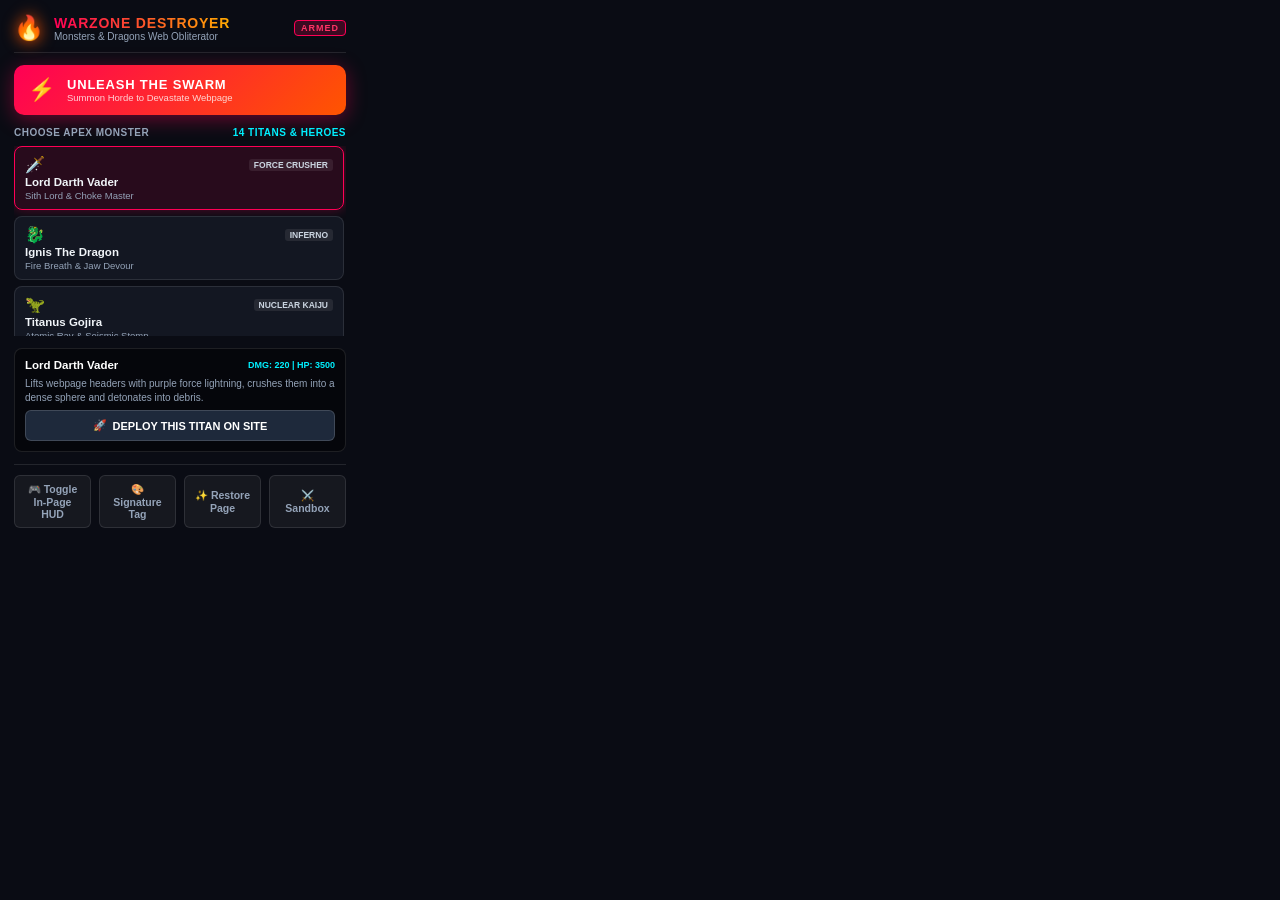
==== popup/popup.html @ 2e50ad57 "feat: add destroy-with-dragons extension with monster AI, themes, and physics engine" ====
<!DOCTYPE html>
<html lang="en">
<head>
  <meta charset="UTF-8" />
  <meta name="viewport" content="width=device-width, initial-scale=1.0" />
  <title>Warzone Web Destroyer</title>
  <link rel="stylesheet" href="popup.css" />
</head>
<body>
  <div class="popup-container">
    <!-- Header -->
    <header class="header">
      <div class="brand">
        <span class="brand-icon">🔥</span>
        <div>
          <h1 class="brand-title">WARZONE DESTROYER</h1>
          <p class="brand-sub">Monsters & Dragons Web Obliterator</p>
        </div>
      </div>
      <span class="live-pill">ARMED</span>
    </header>

    <!-- Apocalypse Unleash Swarm Button -->
    <section class="action-section">
      <button id="btn-unleash-swarm" class="btn-apocalypse">
        <span class="apoc-icon">⚡</span>
        <div class="apoc-text">
          <span class="apoc-title">UNLEASH THE SWARM</span>
          <span class="apoc-sub">Summon Horde to Devastate Webpage</span>
        </div>
      </button>
    </section>

    <!-- Monster Selection Grid -->
    <section class="roster-section">
      <div class="section-heading">
        <span>CHOOSE APEX MONSTER</span>
        <span class="monster-count-badge">14 TITANS & HEROES</span>
      </div>

      <div class="monster-cards">
        <!-- Darth Vader -->
        <div class="monster-card active" data-type="vader" data-color="#ff0033">
          <div class="card-top">
            <span class="card-icon">🗡️</span>
            <span class="card-badge">FORCE CRUSHER</span>
          </div>
          <div class="card-name">Lord Darth Vader</div>
          <div class="card-sub">Sith Lord & Choke Master</div>
        </div>

        <!-- Fire Dragon -->
        <div class="monster-card" data-type="dragon" data-color="#ff6600">
          <div class="card-top">
            <span class="card-icon">🐉</span>
            <span class="card-badge">INFERNO</span>
          </div>
          <div class="card-name">Ignis The Dragon</div>
          <div class="card-sub">Fire Breath & Jaw Devour</div>
        </div>

        <!-- Godzilla -->
        <div class="monster-card" data-type="godzilla" data-color="#00f0ff">
          <div class="card-top">
            <span class="card-icon">🦖</span>
            <span class="card-badge">NUCLEAR KAIJU</span>
          </div>
          <div class="card-name">Titanus Gojira</div>
          <div class="card-sub">Atomic Ray & Seismic Stomp</div>
        </div>

        <!-- Cyber Mecha -->
        <div class="monster-card" data-type="mecha" data-color="#39ff14">
          <div class="card-top">
            <span class="card-icon">🤖</span>
            <span class="card-badge">CYBER MECHA</span>
          </div>
          <div class="card-name">Apex Mecha-01</div>
          <div class="card-sub">Micro-Missiles & Plasma Blade</div>
        </div>

        <!-- Cthulhu -->
        <div class="monster-card" data-type="cthulhu" data-color="#bf00ff">
          <div class="card-top">
            <span class="card-icon">🐙</span>
            <span class="card-badge">ELDRITCH LORD</span>
          </div>
          <div class="card-name">Cthulhu Void Lord</div>
          <div class="card-sub">Abyssal Tentacles & Black Hole</div>
        </div>

        <!-- Titanus Kong -->
        <div class="monster-card" data-type="kong" data-color="#eab308">
          <div class="card-top">
            <span class="card-icon">🦍</span>
            <span class="card-badge">PRIMAL SMASH</span>
          </div>
          <div class="card-name">Titanus Kong</div>
          <div class="card-sub">Two-Handed Slam & Boulder Pitch</div>
        </div>

        <!-- Cerberus -->
        <div class="monster-card" data-type="cerberus" data-color="#f43f5e">
          <div class="card-top">
            <span class="card-icon">🐺</span>
            <span class="card-badge">HELLFIRE</span>
          </div>
          <div class="card-name">Cerberus Hound</div>
          <div class="card-sub">Triple Jaw Frenzy & Hellfire</div>
        </div>

        <!-- Thor -->
        <div class="monster-card" data-type="thor" data-color="#38bdf8">
          <div class="card-top">
            <span class="card-icon">⚡</span>
            <span class="card-badge">THUNDER GOD</span>
          </div>
          <div class="card-name">Thor Odinson</div>
          <div class="card-sub">Mjolnir Toss & Lightning Storm</div>
        </div>

        <!-- Iron Man -->
        <div class="monster-card" data-type="ironman" data-color="#e63946">
          <div class="card-top">
            <span class="card-icon">🦾</span>
            <span class="card-badge">AVENGER</span>
          </div>
          <div class="card-name">Iron Man</div>
          <div class="card-sub">Chest Unibeam & Smart Missiles</div>
        </div>

        <!-- Spider-Man -->
        <div class="monster-card" data-type="spiderman" data-color="#ef4444">
          <div class="card-top">
            <span class="card-icon">🕷️</span>
            <span class="card-badge">WEB SLINGER</span>
          </div>
          <div class="card-name">Spider-Man</div>
          <div class="card-sub">Web Slingshot & Spider-Sense</div>
        </div>

        <!-- Batman -->
        <div class="monster-card" data-type="batman" data-color="#64748b">
          <div class="card-top">
            <span class="card-icon">🦇</span>
            <span class="card-badge">DARK KNIGHT</span>
          </div>
          <div class="card-name">Batman</div>
          <div class="card-sub">Batarang Volley & Bat-Grapple</div>
        </div>

        <!-- Captain America -->
        <div class="monster-card" data-type="captainamerica" data-color="#0284c7">
          <div class="card-top">
            <span class="card-icon">🛡️</span>
            <span class="card-badge">FIRST AVENGER</span>
          </div>
          <div class="card-name">Captain America</div>
          <div class="card-sub">Vibranium Shield Ricochet & Bash</div>
        </div>

        <!-- Hawkeye -->
        <div class="monster-card" data-type="hawkeye" data-color="#9333ea">
          <div class="card-top">
            <span class="card-icon">🏹</span>
            <span class="card-badge">MASTER ARCHER</span>
          </div>
          <div class="card-name">Hawkeye</div>
          <div class="card-sub">Trick Arrow Volley & Pym Collapser</div>
        </div>

        <!-- Black Widow -->
        <div class="monster-card" data-type="blackwidow" data-color="#ef4444">
          <div class="card-top">
            <span class="card-icon">🎯</span>
            <span class="card-badge">DEADLY ASSASSIN</span>
          </div>
          <div class="card-name">Black Widow</div>
          <div class="card-sub">Dual Tactical Glock & Widow's Bite</div>
        </div>
      </div>
    </section>

    <!-- Selected Monster Details & Spawn -->
    <section class="selected-details">
      <div class="detail-header">
        <span id="detail-name" class="detail-title">Lord Darth Vader</span>
        <span id="detail-dmg" class="detail-stat">DMG: 220 | HP: 3500</span>
      </div>
      <p id="detail-desc" class="detail-desc">
        Lifts webpage headers with purple force lightning, crushes them into a dense sphere and detonates into debris.
      </p>
      <button id="btn-spawn-selected" class="btn-spawn">
        <span>🚀</span> DEPLOY THIS TITAN ON SITE
      </button>
    </section>

    <!-- Controls & Global Actions -->
    <footer class="footer-actions">
      <button id="btn-toggle-hud" class="btn-tool hud">
        🎮 Toggle In-Page HUD
      </button>
      <button id="btn-spray-signature" class="btn-tool spray">
        🎨 Signature Tag
      </button>
      <button id="btn-restore-page" class="btn-tool restore">
        ✨ Restore Page
      </button>
      <button id="btn-open-arena" class="btn-tool arena">
        ⚔️ Sandbox
      </button>
    </footer>
  </div>

  <script src="popup.js"></script>
</body>
</html>
---- popup/popup.css ----
/* Warzone Web Destroyer - Extension Popup Styling */

:root {
  --bg-main: #0a0c14;
  --bg-card: #131722;
  --bg-card-hover: #1c2233;
  --text-primary: #f8fafc;
  --text-secondary: #94a3b8;
  --accent-red: #ff0055;
  --accent-orange: #ff5500;
  --accent-blue: #00f0ff;
  --accent-green: #39ff14;
  --accent-purple: #bf00ff;
  --border-color: rgba(255, 255, 255, 0.1);
}

* {
  box-sizing: border-box;
  margin: 0;
  padding: 0;
}

body {
  width: 360px;
  background-color: var(--bg-main);
  color: var(--text-primary);
  font-family: -apple-system, BlinkMacSystemFont, "Segoe UI", Roboto, sans-serif;
  font-size: 12px;
  overflow-x: hidden;
}

.popup-container {
  padding: 14px;
  display: flex;
  flex-direction: column;
  gap: 12px;
}

/* Header */
.header {
  display: flex;
  align-items: center;
  justify-content: space-between;
  border-bottom: 1px solid var(--border-color);
  padding-bottom: 10px;
}

.brand {
  display: flex;
  align-items: center;
  gap: 10px;
}

.brand-icon {
  font-size: 24px;
  filter: drop-shadow(0 0 8px #ff5500);
}

.brand-title {
  font-size: 14px;
  font-weight: 800;
  letter-spacing: 0.8px;
  background: linear-gradient(90deg, #ff0055, #ffaa00);
  -webkit-background-clip: text;
  -webkit-text-fill-color: transparent;
}

.brand-sub {
  font-size: 10px;
  color: var(--text-secondary);
}

.live-pill {
  font-size: 9px;
  font-weight: 800;
  background: rgba(255, 0, 85, 0.2);
  color: #ff3366;
  border: 1px solid #ff0055;
  padding: 2px 6px;
  border-radius: 4px;
  letter-spacing: 1px;
}

/* Apocalypse Button */
.btn-apocalypse {
  width: 100%;
  background: linear-gradient(135deg, #ff0055 0%, #ff5500 100%);
  border: none;
  border-radius: 10px;
  padding: 12px 14px;
  color: #ffffff;
  display: flex;
  align-items: center;
  gap: 12px;
  cursor: pointer;
  box-shadow: 0 4px 20px rgba(255, 0, 85, 0.4);
  transition: all 0.2s cubic-bezier(0.175, 0.885, 0.32, 1.275);
}

.btn-apocalypse:hover {
  transform: translateY(-2px);
  box-shadow: 0 6px 25px rgba(255, 0, 85, 0.65);
}

.btn-apocalypse:active {
  transform: translateY(1px);
}

.apoc-icon {
  font-size: 22px;
}

.apoc-text {
  display: flex;
  flex-direction: column;
  text-align: left;
}

.apoc-title {
  font-size: 13px;
  font-weight: 900;
  letter-spacing: 0.8px;
}

.apoc-sub {
  font-size: 9.5px;
  color: rgba(255, 255, 255, 0.8);
}

/* Roster Section */
.roster-section {
  display: flex;
  flex-direction: column;
  gap: 8px;
}

.section-heading {
  display: flex;
  justify-content: space-between;
  font-size: 10px;
  font-weight: 700;
  color: var(--text-secondary);
  letter-spacing: 0.5px;
}

.monster-count-badge {
  color: var(--accent-blue);
}

.monster-cards {
  display: flex;
  flex-direction: column;
  gap: 6px;
  max-height: 190px;
  overflow-y: auto;
  padding-right: 2px;
}

.monster-card {
  background: var(--bg-card);
  border: 1px solid var(--border-color);
  border-radius: 8px;
  padding: 8px 10px;
  cursor: pointer;
  transition: all 0.2s ease;
  display: flex;
  flex-direction: column;
  gap: 2px;
}

.monster-card:hover {
  background: var(--bg-card-hover);
  border-color: rgba(255, 255, 255, 0.25);
}

.monster-card.active {
  background: rgba(255, 0, 85, 0.12);
  border-color: var(--accent-red);
  box-shadow: 0 0 12px rgba(255, 0, 85, 0.3);
}

.card-top {
  display: flex;
  align-items: center;
  justify-content: space-between;
}

.card-icon {
  font-size: 16px;
}

.card-badge {
  font-size: 8.5px;
  font-weight: 800;
  padding: 1px 5px;
  border-radius: 3px;
  background: rgba(255, 255, 255, 0.08);
  color: #cbd5e1;
}

.card-name {
  font-size: 11.5px;
  font-weight: 700;
  color: #f1f5f9;
}

.card-sub {
  font-size: 9.5px;
  color: var(--text-secondary);
}

/* Selected Details */
.selected-details {
  background: rgba(0, 0, 0, 0.45);
  border: 1px solid var(--border-color);
  border-radius: 8px;
  padding: 10px;
  display: flex;
  flex-direction: column;
  gap: 6px;
}

.detail-header {
  display: flex;
  justify-content: space-between;
  align-items: center;
}

.detail-title {
  font-weight: 800;
  color: #ffffff;
  font-size: 11.5px;
}

.detail-stat {
  font-size: 9px;
  font-weight: 700;
  color: var(--accent-blue);
}

.detail-desc {
  font-size: 10px;
  color: var(--text-secondary);
  line-height: 1.35;
}

.btn-spawn {
  background: #1e293b;
  border: 1px solid rgba(255, 255, 255, 0.15);
  color: #ffffff;
  font-weight: 800;
  font-size: 11px;
  padding: 8px;
  border-radius: 6px;
  cursor: pointer;
  display: flex;
  align-items: center;
  justify-content: center;
  gap: 6px;
  transition: all 0.2s ease;
}

.btn-spawn:hover {
  background: var(--accent-red);
  border-color: var(--accent-red);
  box-shadow: 0 0 15px rgba(255, 0, 85, 0.5);
}

/* Footer Actions */
.footer-actions {
  display: flex;
  gap: 8px;
  border-top: 1px solid var(--border-color);
  padding-top: 10px;
}

.btn-tool {
  flex: 1;
  background: rgba(255, 255, 255, 0.05);
  border: 1px solid var(--border-color);
  color: var(--text-secondary);
  font-size: 10.5px;
  font-weight: 600;
  padding: 7px 8px;
  border-radius: 6px;
  cursor: pointer;
  transition: all 0.2s ease;
}

.btn-tool:hover {
  background: rgba(255, 255, 255, 0.12);
  color: #ffffff;
}

.btn-tool.restore:hover {
  border-color: #22c55e;
  color: #4ade80;
}

.btn-tool.arena:hover {
  border-color: #38bdf8;
  color: #38bdf8;
}
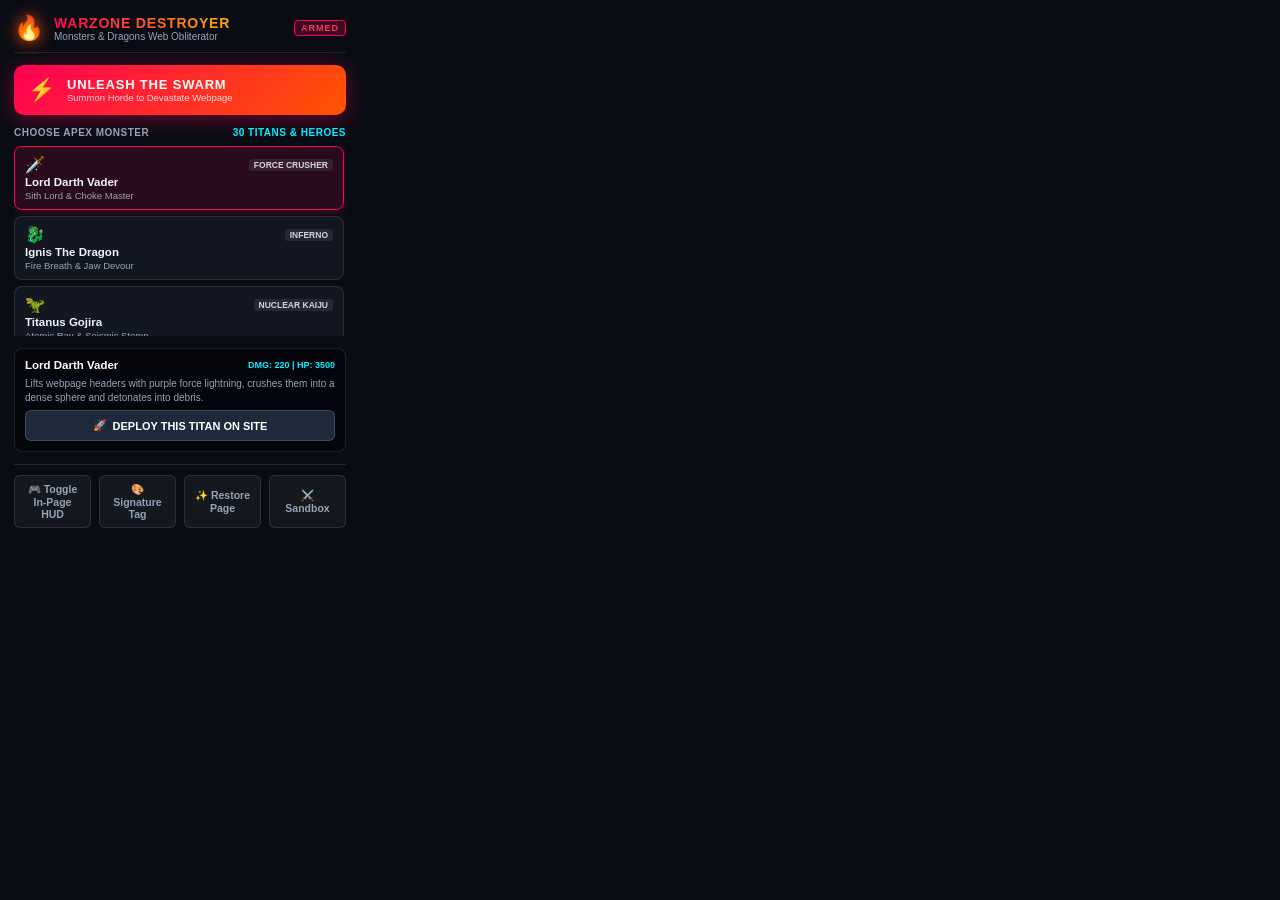
==== commit 06407198: "feat: add Warzone Web Destroyer extension with HUD, DOM destruction engine, and monster themes" ====
--- a/popup/popup.html
+++ b/popup/popup.html
@@ -35,7 +35,7 @@
     <section class="roster-section">
       <div class="section-heading">
         <span>CHOOSE APEX MONSTER</span>
-        <span class="monster-count-badge">14 TITANS & HEROES</span>
+        <span class="monster-count-badge">30 TITANS & HEROES</span>
       </div>
 
       <div class="monster-cards">
@@ -177,6 +177,166 @@
           </div>
           <div class="card-name">Black Widow</div>
           <div class="card-sub">Dual Tactical Glock & Widow's Bite</div>
+        </div>
+
+        <!-- The Flash -->
+        <div class="monster-card" data-type="flash" data-color="#facc15">
+          <div class="card-top">
+            <span class="card-icon">⚡</span>
+            <span class="card-badge">SPEED FORCE</span>
+          </div>
+          <div class="card-name">The Flash</div>
+          <div class="card-sub">Infinite Mass Punch & Lightning Hurl</div>
+        </div>
+
+        <!-- Superman -->
+        <div class="monster-card" data-type="superman" data-color="#ef4444">
+          <div class="card-top">
+            <span class="card-icon">🦸‍♂️</span>
+            <span class="card-badge">MAN OF STEEL</span>
+          </div>
+          <div class="card-name">Superman</div>
+          <div class="card-sub">Heat Vision Beams & Arctic Freeze</div>
+        </div>
+
+        <!-- Shaktiman -->
+        <div class="monster-card" data-type="shaktiman" data-color="#eab308">
+          <div class="card-top">
+            <span class="card-icon">🕉️</span>
+            <span class="card-badge">KUNDALINI</span>
+          </div>
+          <div class="card-name">Shaktiman</div>
+          <div class="card-sub">Chakra Tornado Spin & Divya Drishti</div>
+        </div>
+
+        <!-- Junker Queen Odessa -->
+        <div class="monster-card" data-type="odessa" data-color="#f97316">
+          <div class="card-top">
+            <span class="card-icon">🪓</span>
+            <span class="card-badge">JUNKER QUEEN</span>
+          </div>
+          <div class="card-name">Odessa</div>
+          <div class="card-sub">Carnage Cleave & Gracie Blade</div>
+        </div>
+
+        <!-- Doraemon -->
+        <div class="monster-card" data-type="doremon" data-color="#38bdf8">
+          <div class="card-top">
+            <span class="card-icon">🔔</span>
+            <span class="card-badge">4D POCKET</span>
+          </div>
+          <div class="card-name">Doraemon</div>
+          <div class="card-sub">Anywhere Door Smash & Air Cannon</div>
+        </div>
+
+        <!-- Lionel Messi -->
+        <div class="monster-card" data-type="messi" data-color="#7dd3fc">
+          <div class="card-top">
+            <span class="card-icon">🐐</span>
+            <span class="card-badge">WORLD CHAMPION</span>
+          </div>
+          <div class="card-name">Lionel Messi</div>
+          <div class="card-sub">Ankara Banana Curve & Golden Strike</div>
+        </div>
+
+        <!-- Cristiano Ronaldo -->
+        <div class="monster-card" data-type="ronaldo" data-color="#facc15">
+          <div class="card-top">
+            <span class="card-icon">⚽</span>
+            <span class="card-badge">CR7 EL BICHO</span>
+          </div>
+          <div class="card-name">Cristiano Ronaldo</div>
+          <div class="card-sub">Knuckleball Rocket & SIUUUU Strike</div>
+        </div>
+
+        <!-- Son Goku -->
+        <div class="monster-card" data-type="goku" data-color="#ff7700">
+          <div class="card-top">
+            <span class="card-icon">🔥</span>
+            <span class="card-badge">SUPER SAIYAN</span>
+          </div>
+          <div class="card-name">Son Goku</div>
+          <div class="card-sub">Ki Blast Balls & Kamehameha Wave</div>
+        </div>
+
+        <!-- Krrish -->
+        <div class="monster-card" data-type="krrish" data-color="#06b6d4">
+          <div class="card-top">
+            <span class="card-icon">⚡</span>
+            <span class="card-badge">ASTRAL HERO</span>
+          </div>
+          <div class="card-name">Krrish</div>
+          <div class="card-sub">Meteor Leap Punch & Astral Lotus</div>
+        </div>
+
+        <!-- Ben 10 -->
+        <div class="monster-card" data-type="ben10" data-color="#22c55e">
+          <div class="card-top">
+            <span class="card-icon">🟢</span>
+            <span class="card-badge">OMNITRIX</span>
+          </div>
+          <div class="card-name">Ben 10</div>
+          <div class="card-sub">Alien Switching: Heatblast, 4-Arms, XLR8</div>
+        </div>
+
+        <!-- Ajay Devgn -->
+        <div class="monster-card" data-type="ajaydevgan" data-color="#e65100">
+          <div class="card-top">
+            <span class="card-icon">🦁</span>
+            <span class="card-badge">ZUBAAN KESARI</span>
+          </div>
+          <div class="card-name">Ajay Devgn</div>
+          <div class="card-sub">Vimal Spit, Singham Slap & 2-Car Split</div>
+        </div>
+
+        <!-- Salman Khan -->
+        <div class="monster-card" data-type="salmankhan" data-color="#0284c7">
+          <div class="card-top">
+            <span class="card-icon">🐅</span>
+            <span class="card-badge">BHAIJAAN</span>
+          </div>
+          <div class="card-name">Salman Khan</div>
+          <div class="card-sub">Tiger Strike, Firoza Blast & Dabangg Wave</div>
+        </div>
+
+        <!-- Akshay Kumar -->
+        <div class="monster-card" data-type="akshaykumar" data-color="#f59e0b">
+          <div class="card-top">
+            <span class="card-icon">🥋</span>
+            <span class="card-badge">KHILADI 786</span>
+          </div>
+          <div class="card-name">Akshay Kumar</div>
+          <div class="card-sub">Khiladi Flying Kick & 25-Din Gold Strike</div>
+        </div>
+
+        <!-- Katrina Kaif -->
+        <div class="monster-card" data-type="katrinakaif" data-color="#ec4899">
+          <div class="card-top">
+            <span class="card-icon">💃</span>
+            <span class="card-badge">KAMLI DIVA</span>
+          </div>
+          <div class="card-name">Katrina Kaif</div>
+          <div class="card-sub">Kamli Whirlwind Dance & Zoya Akimbo SMG</div>
+        </div>
+
+        <!-- Aishwarya Rai -->
+        <div class="monster-card" data-type="aishwaryarai" data-color="#a855f7">
+          <div class="card-top">
+            <span class="card-icon">👑</span>
+            <span class="card-badge">MISS WORLD</span>
+          </div>
+          <div class="card-name">Aishwarya Rai</div>
+          <div class="card-sub">Dola Re Wave, Emerald Prism & Gaze</div>
+        </div>
+
+        <!-- Baalveer -->
+        <div class="monster-card" data-type="baalveer" data-color="#06b6d4">
+          <div class="card-top">
+            <span class="card-icon">🪄</span>
+            <span class="card-badge">PARI LOK</span>
+          </div>
+          <div class="card-name">Baalveer</div>
+          <div class="card-sub">Shaurya Magic Wand & 7-Fairy Astral Blast</div>
         </div>
       </div>
     </section>
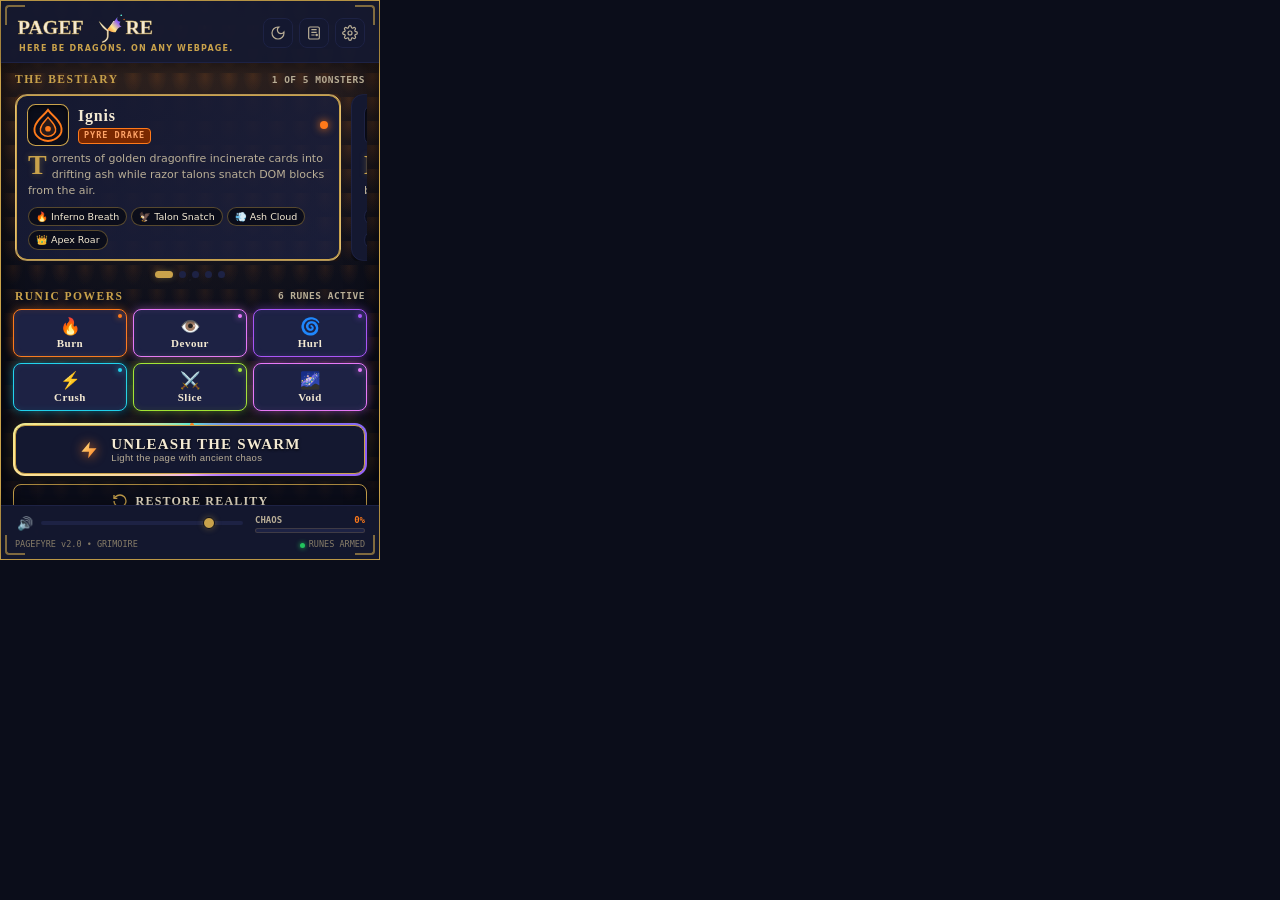
==== commit a0bddc6e: "feat(brand): transition visual identity and UI to PageFyre (The Illuminated Grimoire)" ====
--- a/popup/popup.html
+++ b/popup/popup.html
@@ -3,374 +3,541 @@
 <head>
   <meta charset="UTF-8" />
   <meta name="viewport" content="width=device-width, initial-scale=1.0" />
-  <title>Warzone Web Destroyer</title>
+  <title>PageFyre — Here be dragons. On any webpage.</title>
+  <link rel="stylesheet" href="../themes/tokens.css" />
   <link rel="stylesheet" href="popup.css" />
 </head>
 <body>
-  <div class="popup-container">
-    <!-- Header -->
-    <header class="header">
-      <div class="brand">
-        <span class="brand-icon">🔥</span>
-        <div>
-          <h1 class="brand-title">WARZONE DESTROYER</h1>
-          <p class="brand-sub">Monsters & Dragons Web Obliterator</p>
+  <!-- Atmospheric Grimoire Frame -->
+  <main class="grimoire-viewport" id="grimoire-app" role="main" aria-label="PageFyre Grimoire Interface">
+    
+    <!-- Top Candlelit Vignette & Corner Filigree -->
+    <div class="corner-filigree top-left" aria-hidden="true"></div>
+    <div class="corner-filigree top-right" aria-hidden="true"></div>
+    <div class="corner-filigree bottom-left" aria-hidden="true"></div>
+    <div class="corner-filigree bottom-right" aria-hidden="true"></div>
+
+    <!-- 1. Header: Wordmark, Animated Flame, Settings Rune Button -->
+    <header class="grimoire-header">
+      <div class="brand-lockup">
+        <!-- Animated Flame Emblem & Wordmark -->
+        <div class="brand-logo-wrap" title="PageFyre — The Illuminated Grimoire">
+          <svg class="brand-logo-svg" viewBox="0 0 240 48" width="170" height="34" role="img" aria-label="PageFyre Logo">
+            <defs>
+              <linearGradient id="hdrBrass" x1="0%" y1="0%" x2="0%" y2="100%">
+                <stop offset="0%" stop-color="#FDE68A"/>
+                <stop offset="50%" stop-color="#C9A24B"/>
+                <stop offset="100%" stop-color="#7A5C20"/>
+              </linearGradient>
+              <linearGradient id="hdrAurora" x1="0%" y1="100%" x2="100%" y2="0%">
+                <stop offset="0%" stop-color="#FF7A1A"/>
+                <stop offset="35%" stop-color="#FDE68A"/>
+                <stop offset="70%" stop-color="#8B5CF6"/>
+                <stop offset="100%" stop-color="#5EEAD4"/>
+              </linearGradient>
+            </defs>
+            <!-- PAGEF -->
+            <text x="4" y="32" font-family="var(--font-display)" font-size="28" font-weight="bold" fill="var(--parchment)" stroke="url(#hdrBrass)" stroke-width="0.6">PAGEF</text>
+            <!-- Stylized Y Flame Quill -->
+            <g transform="translate(116, 4)">
+              <path d="M 3,11 C 6,17 9,21 14,24 L 14,32 C 14,35 11,38 7,39 L 7,41 C 12,40 16,37 16,31 L 16,24 Z" fill="var(--parchment)" stroke="url(#hdrBrass)" stroke-width="0.5"/>
+              <path d="M 23,10 C 19,16 16,21 13,24 L 16,24 C 19,20 22,16 26,10 Z" fill="var(--parchment)"/>
+              <path class="animated-quill-flame" d="M 14,22 C 19,16 24,11 29,4 C 27,8 29,11 33,11 C 30,14 32,17 35,18 C 30,19 28,22 26,26 C 22,26 18,25 14,22 Z" fill="url(#hdrAurora)"/>
+              <circle class="spark-one" cx="34" cy="2" r="1.2" fill="#5EEAD4"/>
+              <circle class="spark-two" cx="38" cy="8" r="0.9" fill="#FF7A1A"/>
+            </g>
+            <!-- RE -->
+            <text x="156" y="32" font-family="var(--font-display)" font-size="28" font-weight="bold" fill="var(--parchment)" stroke="url(#hdrBrass)" stroke-width="0.6">RE</text>
+          </svg>
+          <span class="brand-tagline">Here be dragons. On any webpage.</span>
         </div>
       </div>
-      <span class="live-pill">ARMED</span>
+
+      <!-- Header Controls: Theme Switcher, Settings Rune, Tablet Rune -->
+      <nav class="header-runes" aria-label="Quick Settings">
+        <button id="btn-theme-toggle" class="rune-icon-btn" title="Toggle Parchment / Midnight Ink theme" aria-label="Toggle Parchment or Midnight theme">
+          <svg class="rune-svg" viewBox="0 0 24 24" width="16" height="16" fill="none" stroke="currentColor" stroke-width="1.8">
+            <path d="M12 3a9 9 0 1 0 9 9c0-.46-.04-.92-.1-1.36a5.389 5.389 0 0 1-4.4 2.26 5.403 5.403 0 0 1-3.14-9.8c-.44-.06-.9-.1-1.36-.1z"/>
+          </svg>
+        </button>
+        <button id="btn-open-tablet" class="rune-icon-btn" title="Summon In-Page Spell Tablet HUD" aria-label="Summon Spell Tablet">
+          <svg class="rune-svg" viewBox="0 0 24 24" width="16" height="16" fill="none" stroke="currentColor" stroke-width="1.8">
+            <rect x="4" y="3" width="16" height="18" rx="2"/>
+            <path d="M8 7h8M8 11h8M8 15h5"/>
+            <circle cx="16" cy="15" r="1" fill="currentColor"/>
+          </svg>
+        </button>
+        <button id="btn-settings-toggle" class="rune-icon-btn" title="Grimoire Settings & Dev Controls" aria-label="Settings">
+          <svg class="rune-svg" viewBox="0 0 24 24" width="16" height="16" fill="none" stroke="currentColor" stroke-width="1.8">
+            <circle cx="12" cy="12" r="3"/>
+            <path d="M19.4 15a1.65 1.65 0 0 0 .33 1.82l.06.06a2 2 0 0 1 0 2.83 2 2 0 0 1-2.83 0l-.06-.06a1.65 1.65 0 0 0-1.82-.33 1.65 1.65 0 0 0-1 1.51V21a2 2 0 0 1-2 2 2 2 0 0 1-2-2v-.09A1.65 1.65 0 0 0 9 19.4a1.65 1.65 0 0 0-1.82.33l-.06.06a2 2 0 0 1-2.83 0 2 2 0 0 1 0-2.83l.06-.06a1.65 1.65 0 0 0 .33-1.82 1.65 1.65 0 0 0-1.51-1H3a2 2 0 0 1-2-2 2 2 0 0 1 2-2h.09A1.65 1.65 0 0 0 4.6 9a1.65 1.65 0 0 0-.33-1.82l-.06-.06a2 2 0 0 1 0-2.83 2 2 0 0 1 2.83 0l.06.06a1.65 1.65 0 0 0 1.82.33H9a1.65 1.65 0 0 0 1-1.51V3a2 2 0 0 1 2-2 2 2 0 0 1 2 2v.09a1.65 1.65 0 0 0 1 1.51 1.65 1.65 0 0 0 1.82-.33l.06-.06a2 2 0 0 1 2.83 0 2 2 0 0 1 0 2.83l-.06.06a1.65 1.65 0 0 0-.33 1.82V9a1.65 1.65 0 0 0 1.51 1H21a2 2 0 0 1 2 2 2 2 0 0 1-2 2h-.09a1.65 1.65 0 0 0-1.51 1z"/>
+          </svg>
+        </button>
+      </nav>
     </header>
 
-    <!-- Apocalypse Unleash Swarm Button -->
-    <section class="action-section">
-      <button id="btn-unleash-swarm" class="btn-apocalypse">
-        <span class="apoc-icon">⚡</span>
-        <div class="apoc-text">
-          <span class="apoc-title">UNLEASH THE SWARM</span>
-          <span class="apoc-sub">Summon Horde to Devastate Webpage</span>
-        </div>
-      </button>
-    </section>
-
-    <!-- Monster Selection Grid -->
-    <section class="roster-section">
-      <div class="section-heading">
-        <span>CHOOSE APEX MONSTER</span>
-        <span class="monster-count-badge">30 TITANS & HEROES</span>
+    <!-- Grimoire Content Scroll Area -->
+    <div class="grimoire-scroll-body">
+      
+      <!-- 2. "Bestiary" Carousel: 5 Monster Cards (Brand-Safe Canonical) -->
+      <section class="bestiary-section" aria-label="The Bestiary">
+        <div class="section-label-row">
+          <span class="grimoire-label">THE BESTIARY</span>
+          <span class="carousel-counter" id="carousel-indicator">1 OF 5 MONSTERS</span>
+        </div>
+
+        <div class="carousel-container" id="bestiary-carousel" tabindex="0" aria-label="Monster Carousel, use arrow keys to navigate">
+          
+          <!-- Monster 1: Ignis (Dragonfyre) -->
+          <article class="bestiary-card active" data-type="dragon" data-power="dragonfyre" tabindex="0" role="button" aria-pressed="true" aria-label="Ignis the Pyre Drake">
+            <div class="card-torn-edge"></div>
+            <header class="card-header">
+              <div class="sigil-wrap sigil-dragon">
+                <!-- Procedural SVG Sigil: Dragon Flame Crest -->
+                <svg viewBox="0 0 40 40" width="36" height="36" aria-hidden="true">
+                  <path d="M20 4 C24 10 32 14 34 22 C36 29 30 36 20 37 C10 36 4 29 6 22 C8 14 16 10 20 4 Z" fill="none" stroke="var(--dragonfyre)" stroke-width="2"/>
+                  <path d="M20 12 C23 16 27 18 28 24 C29 28 25 32 20 32 C15 32 11 28 12 24 C13 18 17 16 20 12 Z" fill="var(--dragonfyre-soft)" stroke="var(--dragonfyre)" stroke-width="1.5"/>
+                  <circle cx="20" cy="24" r="3" fill="var(--dragonfyre)"/>
+                </svg>
+              </div>
+              <div class="card-titles">
+                <h2 class="monster-name">Ignis</h2>
+                <span class="monster-class badge-dragonfyre">PYRE DRAKE</span>
+              </div>
+              <div class="power-glow-pip pip-dragonfyre" title="Dragonfyre Ember Orange"></div>
+            </header>
+            <p class="monster-desc">
+              Torrents of golden dragonfire incinerate cards into drifting ash while razor talons snatch DOM blocks from the air.
+            </p>
+            <div class="power-chips-row">
+              <span class="power-chip">🔥 Inferno Breath</span>
+              <span class="power-chip">🦅 Talon Snatch</span>
+              <span class="power-chip">💨 Ash Cloud</span>
+              <span class="power-chip">👑 Apex Roar</span>
+            </div>
+          </article>
+
+          <!-- Monster 2: Lord Umbra (Umbra Force) -->
+          <article class="bestiary-card" data-type="umbra" data-power="umbra-force" tabindex="0" role="button" aria-pressed="false" aria-label="Lord Umbra Shadow Sovereign">
+            <div class="card-torn-edge"></div>
+            <header class="card-header">
+              <div class="sigil-wrap sigil-umbra">
+                <!-- Procedural SVG Sigil: Arcane Eclipse Rune -->
+                <svg viewBox="0 0 40 40" width="36" height="36" aria-hidden="true">
+                  <circle cx="20" cy="20" r="15" fill="none" stroke="var(--umbra-force)" stroke-width="2" stroke-dasharray="4 2"/>
+                  <circle cx="20" cy="20" r="9" fill="var(--umbra-force-soft)" stroke="var(--umbra-force)" stroke-width="1.8"/>
+                  <path d="M20 5 L20 11 M20 29 L20 35 M5 20 L11 20 M29 20 L35 20" stroke="var(--umbra-force)" stroke-width="1.5"/>
+                  <circle cx="20" cy="20" r="2.5" fill="var(--umbra-force)"/>
+                </svg>
+              </div>
+              <div class="card-titles">
+                <h2 class="monster-name">Lord Umbra</h2>
+                <span class="monster-class badge-umbra">SHADOW SOVEREIGN</span>
+              </div>
+              <div class="power-glow-pip pip-umbra" title="Umbra Force Arcane Violet"></div>
+            </header>
+            <p class="monster-desc">
+              Lifts webpage headers with arcane shadow coils, compressing headings into dense singularities before detonation.
+            </p>
+            <div class="power-chips-row">
+              <span class="power-chip">🔮 Singularity</span>
+              <span class="power-chip">⚡ Abyssal Spark</span>
+              <span class="power-chip">🌌 Gravity Warp</span>
+              <span class="power-chip">🌑 Shadow Rip</span>
+            </div>
+          </article>
+
+          <!-- Monster 3: Tectonus (Atomic) -->
+          <article class="bestiary-card" data-type="tectonus" data-power="atomic" tabindex="0" role="button" aria-pressed="false" aria-label="Tectonus Primal Behemoth">
+            <div class="card-torn-edge"></div>
+            <header class="card-header">
+              <div class="sigil-wrap sigil-atomic">
+                <!-- Procedural SVG Sigil: Atomic Seismic Radiance -->
+                <svg viewBox="0 0 40 40" width="36" height="36" aria-hidden="true">
+                  <polygon points="20,4 34,14 34,30 20,38 6,30 6,14" fill="none" stroke="var(--atomic)" stroke-width="2"/>
+                  <circle cx="20" cy="21" r="6" fill="var(--atomic-soft)" stroke="var(--atomic)" stroke-width="1.6"/>
+                  <line x1="20" y1="9" x2="20" y2="15" stroke="var(--atomic)" stroke-width="2"/>
+                  <line x1="20" y1="27" x2="20" y2="33" stroke="var(--atomic)" stroke-width="2"/>
+                  <circle cx="20" cy="21" r="2" fill="var(--atomic)"/>
+                </svg>
+              </div>
+              <div class="card-titles">
+                <h2 class="monster-name">Tectonus</h2>
+                <span class="monster-class badge-atomic">PRIMAL BEHEMOTH</span>
+              </div>
+              <div class="power-glow-pip pip-atomic" title="Atomic Plasma Cyan"></div>
+            </header>
+            <p class="monster-desc">
+              Channels subterranean plasma beams and shatters structural grids with seismic stomps that dislodge full sections.
+            </p>
+            <div class="power-chips-row">
+              <span class="power-chip">💎 Plasma Beam</span>
+              <span class="power-chip">💥 Seismic Stomp</span>
+              <span class="power-chip">🌊 Shockwave</span>
+              <span class="power-chip">⚡ Tectonic Rift</span>
+            </div>
+          </article>
+
+          <!-- Monster 4: Mecha Vanguard (Mecha) -->
+          <article class="bestiary-card" data-type="mecha" data-power="mecha" tabindex="0" role="button" aria-pressed="false" aria-label="Mecha Vanguard Runic Automaton">
+            <div class="card-torn-edge"></div>
+            <header class="card-header">
+              <div class="sigil-wrap sigil-mecha">
+                <!-- Procedural SVG Sigil: Runic Reticle -->
+                <svg viewBox="0 0 40 40" width="36" height="36" aria-hidden="true">
+                  <rect x="7" y="7" width="26" height="26" rx="6" fill="none" stroke="var(--mecha)" stroke-width="2"/>
+                  <circle cx="20" cy="20" r="7" fill="var(--mecha-soft)" stroke="var(--mecha)" stroke-width="1.5"/>
+                  <line x1="20" y1="4" x2="20" y2="10" stroke="var(--mecha)" stroke-width="2"/>
+                  <line x1="20" y1="30" x2="20" y2="36" stroke="var(--mecha)" stroke-width="2"/>
+                  <line x1="4" y1="20" x2="10" y2="20" stroke="var(--mecha)" stroke-width="2"/>
+                  <line x1="30" y1="20" x2="36" y2="20" stroke="var(--mecha)" stroke-width="2"/>
+                </svg>
+              </div>
+              <div class="card-titles">
+                <h2 class="monster-name">Mecha Vanguard</h2>
+                <span class="monster-class badge-mecha">RUNIC AUTOMATON</span>
+              </div>
+              <div class="power-glow-pip pip-mecha" title="Mecha Signal Lime"></div>
+            </header>
+            <p class="monster-desc">
+              Fires synchronized micro-missiles and carves web columns with high-frequency lime blades under glowing reticle locks.
+            </p>
+            <div class="power-chips-row">
+              <span class="power-chip">🎯 Seeker Salvo</span>
+              <span class="power-chip">⚔️ Plasma Blade</span>
+              <span class="power-chip">📡 Target Lock</span>
+              <span class="power-chip">⚙️ EMP Pulse</span>
+            </div>
+          </article>
+
+          <!-- Monster 5: The Void Maw (Void) -->
+          <article class="bestiary-card" data-type="voidmaw" data-power="void" tabindex="0" role="button" aria-pressed="false" aria-label="The Void Maw Eldritch Leviathan">
+            <div class="card-torn-edge"></div>
+            <header class="card-header">
+              <div class="sigil-wrap sigil-void">
+                <!-- Procedural SVG Sigil: Eldritch Spiral Abyss -->
+                <svg viewBox="0 0 40 40" width="36" height="36" aria-hidden="true">
+                  <path d="M20 7 C27 7 33 13 33 20 C33 27 27 33 20 33 C14 33 9 28 9 22 C9 17 13 13 18 13 C22 13 25 16 25 20 C25 23 23 25 20 25 C18 25 17 23 17 21" fill="none" stroke="var(--void)" stroke-width="2" stroke-linecap="round"/>
+                  <circle cx="20" cy="20" r="3" fill="var(--void)"/>
+                  <circle cx="10" cy="11" r="1.2" fill="var(--void)"/>
+                  <circle cx="31" cy="29" r="1.5" fill="var(--void)"/>
+                </svg>
+              </div>
+              <div class="card-titles">
+                <h2 class="monster-name">The Void Maw</h2>
+                <span class="monster-class badge-void">ELDRITCH LEVIATHAN</span>
+              </div>
+              <div class="power-glow-pip pip-void" title="Void Eldritch Magenta"></div>
+            </header>
+            <p class="monster-desc">
+              Rips dimensional portals across the page, swallowing media elements into endless cosmic starlessness.
+            </p>
+            <div class="power-chips-row">
+              <span class="power-chip">🌀 Dark Vortex</span>
+              <span class="power-chip">🐙 Tentacle Grasp</span>
+              <span class="power-chip">🌌 Space Rift</span>
+              <span class="power-chip">✨ Star Devourer</span>
+            </div>
+          </article>
+
+        </div>
+
+        <!-- Carousel Pagination Dots -->
+        <div class="carousel-dots" role="tablist" aria-label="Monster Select Dots">
+          <button class="dot-btn active" data-index="0" role="tab" aria-selected="true" aria-label="Select Ignis"></button>
+          <button class="dot-btn" data-index="1" role="tab" aria-selected="false" aria-label="Select Lord Umbra"></button>
+          <button class="dot-btn" data-index="2" role="tab" aria-selected="false" aria-label="Select Tectonus"></button>
+          <button class="dot-btn" data-index="3" role="tab" aria-selected="false" aria-label="Select Mecha Vanguard"></button>
+          <button class="dot-btn" data-index="4" role="tab" aria-selected="false" aria-label="Select The Void Maw"></button>
+        </div>
+      </section>
+
+      <!-- FEATURE GATED: Forbidden Archive (Dev Testing Roster) - OFF by default -->
+      <section id="dev-roster-section" class="dev-roster-section hidden" aria-label="Dev Testing Roster">
+        <div class="section-label-row">
+          <span class="grimoire-label dev-label">⚡ FORBIDDEN ARCHIVE</span>
+          <span class="badge-dev-pill">DEV TESTING ROSTER (26 SPECIMENS)</span>
+        </div>
+        
+        <div class="dev-roster-scroll-tray">
+          <div class="dev-card" data-type="vader" data-name="Lord Darth Vader" title="Lord Darth Vader">
+            <span class="dev-card-icon">🗡️</span>
+            <span class="dev-card-name">Vader</span>
+          </div>
+          <div class="dev-card" data-type="kong" data-name="Titanus Kong" title="Titanus Kong">
+            <span class="dev-card-icon">🦍</span>
+            <span class="dev-card-name">Kong</span>
+          </div>
+          <div class="dev-card" data-type="cerberus" data-name="Cerberus Hellhound" title="Cerberus">
+            <span class="dev-card-icon">🐺</span>
+            <span class="dev-card-name">Cerberus</span>
+          </div>
+          <div class="dev-card" data-type="thor" data-name="Thor Odinson" title="Thor">
+            <span class="dev-card-icon">⚡</span>
+            <span class="dev-card-name">Thor</span>
+          </div>
+          <div class="dev-card" data-type="ironman" data-name="Iron Man" title="Iron Man">
+            <span class="dev-card-icon">🦾</span>
+            <span class="dev-card-name">Iron Man</span>
+          </div>
+          <div class="dev-card" data-type="spiderman" data-name="Spider-Man" title="Spider-Man">
+            <span class="dev-card-icon">🕷️</span>
+            <span class="dev-card-name">Spidey</span>
+          </div>
+          <div class="dev-card" data-type="batman" data-name="Batman" title="Batman">
+            <span class="dev-card-icon">🦇</span>
+            <span class="dev-card-name">Batman</span>
+          </div>
+          <div class="dev-card" data-type="captainamerica" data-name="Captain America" title="Captain America">
+            <span class="dev-card-icon">🛡️</span>
+            <span class="dev-card-name">Cap</span>
+          </div>
+          <div class="dev-card" data-type="hawkeye" data-name="Hawkeye" title="Hawkeye">
+            <span class="dev-card-icon">🏹</span>
+            <span class="dev-card-name">Hawkeye</span>
+          </div>
+          <div class="dev-card" data-type="blackwidow" data-name="Black Widow" title="Black Widow">
+            <span class="dev-card-icon">🎯</span>
+            <span class="dev-card-name">Widow</span>
+          </div>
+          <div class="dev-card" data-type="flash" data-name="The Flash" title="The Flash">
+            <span class="dev-card-icon">⚡</span>
+            <span class="dev-card-name">Flash</span>
+          </div>
+          <div class="dev-card" data-type="superman" data-name="Superman" title="Superman">
+            <span class="dev-card-icon">🦸‍♂️</span>
+            <span class="dev-card-name">Superman</span>
+          </div>
+          <div class="dev-card" data-type="shaktiman" data-name="Shaktiman" title="Shaktiman">
+            <span class="dev-card-icon">🕉️</span>
+            <span class="dev-card-name">Shaktiman</span>
+          </div>
+          <div class="dev-card" data-type="odessa" data-name="Junker Queen Odessa" title="Odessa">
+            <span class="dev-card-icon">🪓</span>
+            <span class="dev-card-name">Odessa</span>
+          </div>
+          <div class="dev-card" data-type="doremon" data-name="Doraemon" title="Doraemon">
+            <span class="dev-card-icon">🔔</span>
+            <span class="dev-card-name">Doraemon</span>
+          </div>
+          <div class="dev-card" data-type="messi" data-name="Lionel Messi" title="Messi">
+            <span class="dev-card-icon">🐐</span>
+            <span class="dev-card-name">Messi</span>
+          </div>
+          <div class="dev-card" data-type="ronaldo" data-name="Cristiano Ronaldo" title="Ronaldo">
+            <span class="dev-card-icon">⚽</span>
+            <span class="dev-card-name">Ronaldo</span>
+          </div>
+          <div class="dev-card" data-type="goku" data-name="Son Goku" title="Goku">
+            <span class="dev-card-icon">🔥</span>
+            <span class="dev-card-name">Goku</span>
+          </div>
+          <div class="dev-card" data-type="krrish" data-name="Krrish" title="Krrish">
+            <span class="dev-card-icon">⚡</span>
+            <span class="dev-card-name">Krrish</span>
+          </div>
+          <div class="dev-card" data-type="ben10" data-name="Ben 10" title="Ben 10">
+            <span class="dev-card-icon">🟢</span>
+            <span class="dev-card-name">Ben 10</span>
+          </div>
+          <div class="dev-card" data-type="ajaydevgan" data-name="Ajay Devgn" title="Ajay Devgn">
+            <span class="dev-card-icon">🦁</span>
+            <span class="dev-card-name">Ajay</span>
+          </div>
+          <div class="dev-card" data-type="salmankhan" data-name="Salman Khan" title="Salman Khan">
+            <span class="dev-card-icon">🐅</span>
+            <span class="dev-card-name">Salman</span>
+          </div>
+          <div class="dev-card" data-type="akshaykumar" data-name="Akshay Kumar" title="Akshay Kumar">
+            <span class="dev-card-icon">🥋</span>
+            <span class="dev-card-name">Akshay</span>
+          </div>
+          <div class="dev-card" data-type="katrinakaif" data-name="Katrina Kaif" title="Katrina Kaif">
+            <span class="dev-card-icon">💃</span>
+            <span class="dev-card-name">Katrina</span>
+          </div>
+          <div class="dev-card" data-type="aishwaryarai" data-name="Aishwarya Rai" title="Aishwarya Rai">
+            <span class="dev-card-icon">👑</span>
+            <span class="dev-card-name">Aishwarya</span>
+          </div>
+          <div class="dev-card" data-type="baalveer" data-name="Baalveer" title="Baalveer">
+            <span class="dev-card-icon">🪄</span>
+            <span class="dev-card-name">Baalveer</span>
+          </div>
+        </div>
+        <div id="dev-active-status" class="dev-selected-bar">
+          <span>Targeting: <strong id="dev-selected-name">None Selected</strong></span>
+          <button id="btn-deploy-dev" class="btn-dev-spawn">DEPLOY SPECIMEN</button>
+        </div>
+      </section>
+
+      <!-- 3. Powers Grid: Burn, Devour, Hurl, Crush, Slice, Void -->
+      <section class="powers-section" aria-label="Grimoire Powers Grid">
+        <div class="section-label-row">
+          <span class="grimoire-label">RUNIC POWERS</span>
+          <span class="powers-active-count" id="active-powers-count">6 RUNES ACTIVE</span>
+        </div>
+
+        <div class="powers-grid" role="group" aria-label="Power Toggles">
+          <!-- Power 1: Burn (Dragonfyre) -->
+          <button class="power-rune-btn active" data-power="burn" data-color="dragonfyre" role="switch" aria-checked="true" aria-label="Toggle Burn power">
+            <span class="rune-glyph">🔥</span>
+            <span class="rune-name">Burn</span>
+            <span class="rune-dot"></span>
+          </button>
+
+          <!-- Power 2: Devour (Void) -->
+          <button class="power-rune-btn active" data-power="devour" data-color="void" role="switch" aria-checked="true" aria-label="Toggle Devour power">
+            <span class="rune-glyph">👁️</span>
+            <span class="rune-name">Devour</span>
+            <span class="rune-dot"></span>
+          </button>
+
+          <!-- Power 3: Hurl (Umbra Force) -->
+          <button class="power-rune-btn active" data-power="hurl" data-color="umbra" role="switch" aria-checked="true" aria-label="Toggle Hurl power">
+            <span class="rune-glyph">🌀</span>
+            <span class="rune-name">Hurl</span>
+            <span class="rune-dot"></span>
+          </button>
+
+          <!-- Power 4: Crush (Atomic) -->
+          <button class="power-rune-btn active" data-power="crush" data-color="atomic" role="switch" aria-checked="true" aria-label="Toggle Crush power">
+            <span class="rune-glyph">⚡</span>
+            <span class="rune-name">Crush</span>
+            <span class="rune-dot"></span>
+          </button>
+
+          <!-- Power 5: Slice (Mecha) -->
+          <button class="power-rune-btn active" data-power="slice" data-color="mecha" role="switch" aria-checked="true" aria-label="Toggle Slice power">
+            <span class="rune-glyph">⚔️</span>
+            <span class="rune-name">Slice</span>
+            <span class="rune-dot"></span>
+          </button>
+
+          <!-- Power 6: Void (Void / Umbra) -->
+          <button class="power-rune-btn active" data-power="void" data-color="void" role="switch" aria-checked="true" aria-label="Toggle Void power">
+            <span class="rune-glyph">🌌</span>
+            <span class="rune-name">Void</span>
+            <span class="rune-dot"></span>
+          </button>
+        </div>
+      </section>
+
+      <!-- 4. Primary CTA "UNLEASH THE SWARM" & 5. Secondary CTA "RESTORE REALITY" -->
+      <section class="cta-actions-section" aria-label="Primary Invocations">
+        <!-- Primary CTA: Unleash the Swarm with animated aurora border and slow ember particles -->
+        <button id="btn-unleash-swarm" class="btn-aurora-cta" aria-label="Unleash The Swarm: Summon Horde on Current Webpage">
+          <div class="ember-particles-rise" aria-hidden="true"></div>
+          <div class="cta-inner-content">
+            <svg class="cta-rune-icon" viewBox="0 0 24 24" width="20" height="20" fill="none" stroke="currentColor" stroke-width="2" aria-hidden="true">
+              <path d="M13 2L3 14h9l-1 8 10-12h-9l1-8z" fill="url(#ctaBoltGrad)" stroke="none"/>
+              <defs>
+                <linearGradient id="ctaBoltGrad" x1="0%" y1="0%" x2="100%" y2="100%">
+                  <stop offset="0%" stop-color="#FDE68A"/>
+                  <stop offset="100%" stop-color="#FF7A1A"/>
+                </linearGradient>
+              </defs>
+            </svg>
+            <div class="cta-text-group">
+              <span class="cta-title">UNLEASH THE SWARM</span>
+              <span class="cta-subtitle">Light the page with ancient chaos</span>
+            </div>
+          </div>
+        </button>
+
+        <!-- Secondary CTA: Restore Reality ghost button with rewind rune -->
+        <button id="btn-restore-page" class="btn-restore-ghost" aria-label="Restore Reality: Revert All Page Modifications">
+          <svg class="restore-rune-icon" viewBox="0 0 24 24" width="16" height="16" fill="none" stroke="currentColor" stroke-width="2" aria-hidden="true">
+            <path d="M3 12a9 9 0 1 0 9-9 9.75 9.75 0 0 0-6.74 2.74L3 8"/>
+            <path d="M3 3v5h5"/>
+          </svg>
+          <span class="restore-title">RESTORE REALITY</span>
+        </button>
+      </section>
+
+    </div>
+
+    <!-- 6. Footer: Volume Rune Slider, Chaos Level Meter, Version -->
+    <footer class="grimoire-footer">
+      <div class="footer-row-readouts">
+        <!-- Sound Volume Rune Slider -->
+        <div class="volume-control-wrap" title="Spellcraft Audio Volume">
+          <button id="btn-audio-mute" class="volume-mute-btn" aria-label="Mute or Unmute Audio">
+            <span id="audio-icon-glyph">🔊</span>
+          </button>
+          <input type="range" id="slider-volume" min="0" max="100" value="85" class="brass-rune-slider" aria-label="Audio Volume Slider" />
+        </div>
+
+        <!-- Chaos Level Meter -->
+        <div class="chaos-meter-wrap" title="Page Devastation Gauge">
+          <div class="chaos-text-row">
+            <span class="chaos-title">CHAOS</span>
+            <span class="chaos-value" id="val-chaos">0%</span>
+          </div>
+          <div class="chaos-bar-track">
+            <div class="chaos-bar-fill" id="meter-chaos-bar" style="width: 0%;"></div>
+          </div>
+        </div>
       </div>
 
-      <div class="monster-cards">
-        <!-- Darth Vader -->
-        <div class="monster-card active" data-type="vader" data-color="#ff0033">
-          <div class="card-top">
-            <span class="card-icon">🗡️</span>
-            <span class="card-badge">FORCE CRUSHER</span>
-          </div>
-          <div class="card-name">Lord Darth Vader</div>
-          <div class="card-sub">Sith Lord & Choke Master</div>
-        </div>
-
-        <!-- Fire Dragon -->
-        <div class="monster-card" data-type="dragon" data-color="#ff6600">
-          <div class="card-top">
-            <span class="card-icon">🐉</span>
-            <span class="card-badge">INFERNO</span>
-          </div>
-          <div class="card-name">Ignis The Dragon</div>
-          <div class="card-sub">Fire Breath & Jaw Devour</div>
-        </div>
-
-        <!-- Godzilla -->
-        <div class="monster-card" data-type="godzilla" data-color="#00f0ff">
-          <div class="card-top">
-            <span class="card-icon">🦖</span>
-            <span class="card-badge">NUCLEAR KAIJU</span>
-          </div>
-          <div class="card-name">Titanus Gojira</div>
-          <div class="card-sub">Atomic Ray & Seismic Stomp</div>
-        </div>
-
-        <!-- Cyber Mecha -->
-        <div class="monster-card" data-type="mecha" data-color="#39ff14">
-          <div class="card-top">
-            <span class="card-icon">🤖</span>
-            <span class="card-badge">CYBER MECHA</span>
-          </div>
-          <div class="card-name">Apex Mecha-01</div>
-          <div class="card-sub">Micro-Missiles & Plasma Blade</div>
-        </div>
-
-        <!-- Cthulhu -->
-        <div class="monster-card" data-type="cthulhu" data-color="#bf00ff">
-          <div class="card-top">
-            <span class="card-icon">🐙</span>
-            <span class="card-badge">ELDRITCH LORD</span>
-          </div>
-          <div class="card-name">Cthulhu Void Lord</div>
-          <div class="card-sub">Abyssal Tentacles & Black Hole</div>
-        </div>
-
-        <!-- Titanus Kong -->
-        <div class="monster-card" data-type="kong" data-color="#eab308">
-          <div class="card-top">
-            <span class="card-icon">🦍</span>
-            <span class="card-badge">PRIMAL SMASH</span>
-          </div>
-          <div class="card-name">Titanus Kong</div>
-          <div class="card-sub">Two-Handed Slam & Boulder Pitch</div>
-        </div>
-
-        <!-- Cerberus -->
-        <div class="monster-card" data-type="cerberus" data-color="#f43f5e">
-          <div class="card-top">
-            <span class="card-icon">🐺</span>
-            <span class="card-badge">HELLFIRE</span>
-          </div>
-          <div class="card-name">Cerberus Hound</div>
-          <div class="card-sub">Triple Jaw Frenzy & Hellfire</div>
-        </div>
-
-        <!-- Thor -->
-        <div class="monster-card" data-type="thor" data-color="#38bdf8">
-          <div class="card-top">
-            <span class="card-icon">⚡</span>
-            <span class="card-badge">THUNDER GOD</span>
-          </div>
-          <div class="card-name">Thor Odinson</div>
-          <div class="card-sub">Mjolnir Toss & Lightning Storm</div>
-        </div>
-
-        <!-- Iron Man -->
-        <div class="monster-card" data-type="ironman" data-color="#e63946">
-          <div class="card-top">
-            <span class="card-icon">🦾</span>
-            <span class="card-badge">AVENGER</span>
-          </div>
-          <div class="card-name">Iron Man</div>
-          <div class="card-sub">Chest Unibeam & Smart Missiles</div>
-        </div>
-
-        <!-- Spider-Man -->
-        <div class="monster-card" data-type="spiderman" data-color="#ef4444">
-          <div class="card-top">
-            <span class="card-icon">🕷️</span>
-            <span class="card-badge">WEB SLINGER</span>
-          </div>
-          <div class="card-name">Spider-Man</div>
-          <div class="card-sub">Web Slingshot & Spider-Sense</div>
-        </div>
-
-        <!-- Batman -->
-        <div class="monster-card" data-type="batman" data-color="#64748b">
-          <div class="card-top">
-            <span class="card-icon">🦇</span>
-            <span class="card-badge">DARK KNIGHT</span>
-          </div>
-          <div class="card-name">Batman</div>
-          <div class="card-sub">Batarang Volley & Bat-Grapple</div>
-        </div>
-
-        <!-- Captain America -->
-        <div class="monster-card" data-type="captainamerica" data-color="#0284c7">
-          <div class="card-top">
-            <span class="card-icon">🛡️</span>
-            <span class="card-badge">FIRST AVENGER</span>
-          </div>
-          <div class="card-name">Captain America</div>
-          <div class="card-sub">Vibranium Shield Ricochet & Bash</div>
-        </div>
-
-        <!-- Hawkeye -->
-        <div class="monster-card" data-type="hawkeye" data-color="#9333ea">
-          <div class="card-top">
-            <span class="card-icon">🏹</span>
-            <span class="card-badge">MASTER ARCHER</span>
-          </div>
-          <div class="card-name">Hawkeye</div>
-          <div class="card-sub">Trick Arrow Volley & Pym Collapser</div>
-        </div>
-
-        <!-- Black Widow -->
-        <div class="monster-card" data-type="blackwidow" data-color="#ef4444">
-          <div class="card-top">
-            <span class="card-icon">🎯</span>
-            <span class="card-badge">DEADLY ASSASSIN</span>
-          </div>
-          <div class="card-name">Black Widow</div>
-          <div class="card-sub">Dual Tactical Glock & Widow's Bite</div>
-        </div>
-
-        <!-- The Flash -->
-        <div class="monster-card" data-type="flash" data-color="#facc15">
-          <div class="card-top">
-            <span class="card-icon">⚡</span>
-            <span class="card-badge">SPEED FORCE</span>
-          </div>
-          <div class="card-name">The Flash</div>
-          <div class="card-sub">Infinite Mass Punch & Lightning Hurl</div>
-        </div>
-
-        <!-- Superman -->
-        <div class="monster-card" data-type="superman" data-color="#ef4444">
-          <div class="card-top">
-            <span class="card-icon">🦸‍♂️</span>
-            <span class="card-badge">MAN OF STEEL</span>
-          </div>
-          <div class="card-name">Superman</div>
-          <div class="card-sub">Heat Vision Beams & Arctic Freeze</div>
-        </div>
-
-        <!-- Shaktiman -->
-        <div class="monster-card" data-type="shaktiman" data-color="#eab308">
-          <div class="card-top">
-            <span class="card-icon">🕉️</span>
-            <span class="card-badge">KUNDALINI</span>
-          </div>
-          <div class="card-name">Shaktiman</div>
-          <div class="card-sub">Chakra Tornado Spin & Divya Drishti</div>
-        </div>
-
-        <!-- Junker Queen Odessa -->
-        <div class="monster-card" data-type="odessa" data-color="#f97316">
-          <div class="card-top">
-            <span class="card-icon">🪓</span>
-            <span class="card-badge">JUNKER QUEEN</span>
-          </div>
-          <div class="card-name">Odessa</div>
-          <div class="card-sub">Carnage Cleave & Gracie Blade</div>
-        </div>
-
-        <!-- Doraemon -->
-        <div class="monster-card" data-type="doremon" data-color="#38bdf8">
-          <div class="card-top">
-            <span class="card-icon">🔔</span>
-            <span class="card-badge">4D POCKET</span>
-          </div>
-          <div class="card-name">Doraemon</div>
-          <div class="card-sub">Anywhere Door Smash & Air Cannon</div>
-        </div>
-
-        <!-- Lionel Messi -->
-        <div class="monster-card" data-type="messi" data-color="#7dd3fc">
-          <div class="card-top">
-            <span class="card-icon">🐐</span>
-            <span class="card-badge">WORLD CHAMPION</span>
-          </div>
-          <div class="card-name">Lionel Messi</div>
-          <div class="card-sub">Ankara Banana Curve & Golden Strike</div>
-        </div>
-
-        <!-- Cristiano Ronaldo -->
-        <div class="monster-card" data-type="ronaldo" data-color="#facc15">
-          <div class="card-top">
-            <span class="card-icon">⚽</span>
-            <span class="card-badge">CR7 EL BICHO</span>
-          </div>
-          <div class="card-name">Cristiano Ronaldo</div>
-          <div class="card-sub">Knuckleball Rocket & SIUUUU Strike</div>
-        </div>
-
-        <!-- Son Goku -->
-        <div class="monster-card" data-type="goku" data-color="#ff7700">
-          <div class="card-top">
-            <span class="card-icon">🔥</span>
-            <span class="card-badge">SUPER SAIYAN</span>
-          </div>
-          <div class="card-name">Son Goku</div>
-          <div class="card-sub">Ki Blast Balls & Kamehameha Wave</div>
-        </div>
-
-        <!-- Krrish -->
-        <div class="monster-card" data-type="krrish" data-color="#06b6d4">
-          <div class="card-top">
-            <span class="card-icon">⚡</span>
-            <span class="card-badge">ASTRAL HERO</span>
-          </div>
-          <div class="card-name">Krrish</div>
-          <div class="card-sub">Meteor Leap Punch & Astral Lotus</div>
-        </div>
-
-        <!-- Ben 10 -->
-        <div class="monster-card" data-type="ben10" data-color="#22c55e">
-          <div class="card-top">
-            <span class="card-icon">🟢</span>
-            <span class="card-badge">OMNITRIX</span>
-          </div>
-          <div class="card-name">Ben 10</div>
-          <div class="card-sub">Alien Switching: Heatblast, 4-Arms, XLR8</div>
-        </div>
-
-        <!-- Ajay Devgn -->
-        <div class="monster-card" data-type="ajaydevgan" data-color="#e65100">
-          <div class="card-top">
-            <span class="card-icon">🦁</span>
-            <span class="card-badge">ZUBAAN KESARI</span>
-          </div>
-          <div class="card-name">Ajay Devgn</div>
-          <div class="card-sub">Vimal Spit, Singham Slap & 2-Car Split</div>
-        </div>
-
-        <!-- Salman Khan -->
-        <div class="monster-card" data-type="salmankhan" data-color="#0284c7">
-          <div class="card-top">
-            <span class="card-icon">🐅</span>
-            <span class="card-badge">BHAIJAAN</span>
-          </div>
-          <div class="card-name">Salman Khan</div>
-          <div class="card-sub">Tiger Strike, Firoza Blast & Dabangg Wave</div>
-        </div>
-
-        <!-- Akshay Kumar -->
-        <div class="monster-card" data-type="akshaykumar" data-color="#f59e0b">
-          <div class="card-top">
-            <span class="card-icon">🥋</span>
-            <span class="card-badge">KHILADI 786</span>
-          </div>
-          <div class="card-name">Akshay Kumar</div>
-          <div class="card-sub">Khiladi Flying Kick & 25-Din Gold Strike</div>
-        </div>
-
-        <!-- Katrina Kaif -->
-        <div class="monster-card" data-type="katrinakaif" data-color="#ec4899">
-          <div class="card-top">
-            <span class="card-icon">💃</span>
-            <span class="card-badge">KAMLI DIVA</span>
-          </div>
-          <div class="card-name">Katrina Kaif</div>
-          <div class="card-sub">Kamli Whirlwind Dance & Zoya Akimbo SMG</div>
-        </div>
-
-        <!-- Aishwarya Rai -->
-        <div class="monster-card" data-type="aishwaryarai" data-color="#a855f7">
-          <div class="card-top">
-            <span class="card-icon">👑</span>
-            <span class="card-badge">MISS WORLD</span>
-          </div>
-          <div class="card-name">Aishwarya Rai</div>
-          <div class="card-sub">Dola Re Wave, Emerald Prism & Gaze</div>
-        </div>
-
-        <!-- Baalveer -->
-        <div class="monster-card" data-type="baalveer" data-color="#06b6d4">
-          <div class="card-top">
-            <span class="card-icon">🪄</span>
-            <span class="card-badge">PARI LOK</span>
-          </div>
-          <div class="card-name">Baalveer</div>
-          <div class="card-sub">Shaurya Magic Wand & 7-Fairy Astral Blast</div>
-        </div>
+      <!-- Version & Signature Seal (Easter egg trigger: 5 clicks activates dev mode) -->
+      <div class="footer-meta-row">
+        <span class="version-tag" id="version-easter-egg" title="PageFyre Grimoire (Click 5 times for Developer Testing Gate)">PAGEFYRE v2.0 • GRIMOIRE</span>
+        <span class="status-indicator">
+          <span class="status-pip"></span> <span id="status-text">RUNES ARMED</span>
+        </span>
       </div>
-    </section>
-
-    <!-- Selected Monster Details & Spawn -->
-    <section class="selected-details">
-      <div class="detail-header">
-        <span id="detail-name" class="detail-title">Lord Darth Vader</span>
-        <span id="detail-dmg" class="detail-stat">DMG: 220 | HP: 3500</span>
+    </footer>
+
+    <!-- Settings Slide-Over Modal with Feature Gate Toggle -->
+    <div id="settings-modal" class="settings-modal hidden" aria-modal="true" role="dialog" aria-label="Grimoire Settings">
+      <div class="settings-backdrop" id="settings-backdrop"></div>
+      <div class="settings-panel">
+        <div class="settings-header">
+          <h3 class="settings-title">SPELLCRAFT SETTINGS</h3>
+          <button id="btn-close-settings" class="settings-close-btn" aria-label="Close Settings">✕</button>
+        </div>
+
+        <div class="settings-body">
+          <!-- Theme Setting -->
+          <div class="setting-item">
+            <div class="setting-label-grp">
+              <span class="setting-title">Parchment Light Theme</span>
+              <p class="setting-desc">Swaps Midnight Ink background for aged golden grimoire vellum.</p>
+            </div>
+            <label class="grimoire-switch">
+              <input type="checkbox" id="toggle-parchment-theme" />
+              <span class="grimoire-slider"></span>
+            </label>
+          </div>
+
+          <!-- Feature Gate: Forbidden Archive Dev Testing Roster (OFF BY DEFAULT) -->
+          <div class="setting-item dev-gate-item">
+            <div class="setting-label-grp">
+              <div class="setting-title-row">
+                <span class="setting-title">Forbidden Archive</span>
+                <span class="badge-dev-only">DEV ONLY</span>
+              </div>
+              <p class="setting-desc">Unlocks 26 legacy testing characters for QA & physics benchmarking. Off by default for brand compliance.</p>
+            </div>
+            <label class="grimoire-switch">
+              <input type="checkbox" id="toggle-dev-roster" />
+              <span class="grimoire-slider"></span>
+            </label>
+          </div>
+
+          <!-- Developer Instructions -->
+          <div class="dev-instructions-box">
+            <span>💡 <strong>Dev Shortcut:</strong> Press <kbd>Ctrl</kbd> + <kbd>Shift</kbd> + <kbd>D</kbd> or click the version footer 5 times to toggle the Forbidden Archive quickly.</span>
+          </div>
+        </div>
       </div>
-      <p id="detail-desc" class="detail-desc">
-        Lifts webpage headers with purple force lightning, crushes them into a dense sphere and detonates into debris.
-      </p>
-      <button id="btn-spawn-selected" class="btn-spawn">
-        <span>🚀</span> DEPLOY THIS TITAN ON SITE
-      </button>
-    </section>
-
-    <!-- Controls & Global Actions -->
-    <footer class="footer-actions">
-      <button id="btn-toggle-hud" class="btn-tool hud">
-        🎮 Toggle In-Page HUD
-      </button>
-      <button id="btn-spray-signature" class="btn-tool spray">
-        🎨 Signature Tag
-      </button>
-      <button id="btn-restore-page" class="btn-tool restore">
-        ✨ Restore Page
-      </button>
-      <button id="btn-open-arena" class="btn-tool arena">
-        ⚔️ Sandbox
-      </button>
-    </footer>
-  </div>
+    </div>
+
+    <!-- In-App Floating Toast Notification -->
+    <div id="grimoire-toast" class="grimoire-toast" aria-live="polite"></div>
+
+  </main>
 
   <script src="popup.js"></script>
 </body>
--- a/themes/tokens.css
+++ b/themes/tokens.css
@@ -0,0 +1,145 @@
+/**
+ * PAGEFYRE Design Tokens — "The Illuminated Grimoire"
+ * Medieval bestiary aesthetics infused with arcade luminescence.
+ * 
+ * Supports Dark Mode (Midnight Ink) by default and Light Mode ("Parchment").
+ */
+
+:root {
+  /* ==========================================================================
+     Base UI Tokens — Midnight Ink (Default Dark Mode)
+     ========================================================================== */
+  --ink: #0B0D1A;            /* Midnight ink, grimoire deep background */
+  --ink-2: #141830;          /* Raised panels, slate vellum cards */
+  --ink-3: #1D2244;          /* Borders, dividers, subtle hover states */
+  --ink-translucent: rgba(11, 13, 26, 0.88);
+  --ink-panel-translucent: rgba(20, 24, 48, 0.92);
+
+  --parchment: #F3E9D2;      /* Primary text, illuminated icon strokes */
+  --parchment-dim: #B9AE96;  /* Secondary text, captions, grimoire marginalia */
+  --parchment-muted: #857B67;/* Muted glyphs, inactive states */
+
+  --brass: #C9A24B;          /* Hand-hammered brass, brand accent, active states */
+  --brass-dark: #7A5C20;     /* Deep brass shadow, debossed borders */
+  --brass-light: #E4BE6B;    /* Burnished brass highlight */
+  --brass-glow: rgba(201, 162, 75, 0.38);
+
+  /* Rare Magical Shimmer (Used sparingly: logo shimmer, focus rings, CTA border) */
+  --aurora: linear-gradient(120deg, #5EEAD4 0%, #8B5CF6 33%, #F0ABFC 66%, #FDE68A 100%);
+  --aurora-conic: conic-gradient(from 0deg, #5EEAD4, #8B5CF6, #F0ABFC, #FDE68A, #5EEAD4);
+
+  /* ==========================================================================
+     Power Colors (Signature Hues: Glow Color + Darker Shade)
+     ========================================================================== */
+  /* Dragonfyre — Ember Orange */
+  --dragonfyre: #FF7A1A;
+  --dragonfyre-dark: #7A2800;
+  --dragonfyre-glow: rgba(255, 122, 26, 0.45);
+  --dragonfyre-soft: rgba(255, 122, 26, 0.12);
+
+  /* Umbra Force — Arcane Violet */
+  --umbra-force: #A855F7;
+  --umbra-force-dark: #4C1D95;
+  --umbra-force-glow: rgba(168, 85, 247, 0.45);
+  --umbra-force-soft: rgba(168, 85, 247, 0.12);
+
+  /* Atomic — Plasma Cyan */
+  --atomic: #22D3EE;
+  --atomic-dark: #0E7490;
+  --atomic-glow: rgba(34, 211, 238, 0.45);
+  --atomic-soft: rgba(34, 211, 238, 0.12);
+
+  /* Mecha — Signal Lime */
+  --mecha: #A3E635;
+  --mecha-dark: #3F6212;
+  --mecha-glow: rgba(163, 230, 53, 0.45);
+  --mecha-soft: rgba(163, 230, 53, 0.12);
+
+  /* Void — Eldritch Magenta */
+  --void: #E879F9;
+  --void-dark: #701A75;
+  --void-glow: rgba(232, 121, 249, 0.45);
+  --void-soft: rgba(232, 121, 249, 0.12);
+
+  /* ==========================================================================
+     Active Dynamic Power Token (shifts subtly with selected monster/power)
+     ========================================================================== */
+  --power: var(--dragonfyre);
+  --power-dark: var(--dragonfyre-dark);
+  --power-glow: var(--dragonfyre-glow);
+  --power-soft: var(--dragonfyre-soft);
+
+  /* ==========================================================================
+     Typography Stack (Local / System Bundled Fonts, Zero Remote URLs for MV3 CSP)
+     ========================================================================== */
+  --font-display: 'UnifrakturCook', 'Pirata One', 'Cinzel Decorative', 'Georgia', serif;
+  --font-body: 'Inter', 'Space Grotesk', system-ui, -apple-system, BlinkMacSystemFont, 'Segoe UI', Roboto, sans-serif;
+  --font-mono: 'JetBrains Mono', 'Press Start 2P', ui-monospace, SFMono-Regular, Menlo, monospace;
+
+  /* ==========================================================================
+     Atmospheric Gradients & Textures (Pure CSS, No External Images)
+     ========================================================================== */
+  --vignette-candle: radial-gradient(circle at 50% 0%, rgba(201, 162, 75, 0.09) 0%, transparent 65%),
+                     radial-gradient(circle at 50% 100%, rgba(11, 13, 26, 0.95) 0%, transparent 75%);
+  --paper-grain: radial-gradient(rgba(243, 233, 210, 0.03) 1px, transparent 0);
+  --panel-bevel: inset 0 1px 0 rgba(243, 233, 210, 0.1), inset 0 -1px 0 rgba(0, 0, 0, 0.6);
+  --shadow-elevation: 0 10px 25px -5px rgba(0, 0, 0, 0.6), 0 8px 10px -6px rgba(0, 0, 0, 0.5);
+
+  /* Transitions */
+  --transition-snappy: 160ms cubic-bezier(0.16, 1, 0.3, 1);
+  --transition-smooth: 280ms cubic-bezier(0.4, 0, 0.2, 1);
+  --transition-flow: 450ms cubic-bezier(0.2, 0.8, 0.2, 1);
+
+  /* Radii */
+  --radius-xs: 4px;
+  --radius-sm: 8px;
+  --radius-md: 12px;
+  --radius-lg: 18px;
+  --radius-pill: 9999px;
+}
+
+/* ==========================================================================
+   Light Mode Variant — "Parchment"
+   Inverts base UI while keeping signature power colors identical.
+   ========================================================================== */
+[data-theme="parchment"],
+body.theme-parchment {
+  --ink: #F7EFE1;            /* Warm aged grimoire parchment */
+  --ink-2: #EBDDC1;          /* Raised illuminated vellum panels */
+  --ink-3: #D6C4A1;          /* Burnished borders & dividers */
+  --ink-translucent: rgba(247, 239, 225, 0.92);
+  --ink-panel-translucent: rgba(235, 221, 193, 0.94);
+
+  --parchment: #121528;      /* Dark iron gall ink for crisp legibility */
+  --parchment-dim: #4B4F67;  /* Secondary text, aged soot ink */
+  --parchment-muted: #7E7C8E;/* Muted symbols */
+
+  --brass: #9E6B1D;          /* Antique hammered bronze/brass */
+  --brass-dark: #583C0C;     /* Deep shadow bronze */
+  --brass-light: #C4923F;    /* Polished brass sheen */
+  --brass-glow: rgba(158, 107, 29, 0.26);
+
+  --vignette-candle: radial-gradient(circle at 50% 0%, rgba(158, 107, 29, 0.08) 0%, transparent 65%),
+                     radial-gradient(circle at 50% 100%, rgba(214, 196, 161, 0.4) 0%, transparent 80%);
+  --paper-grain: radial-gradient(rgba(18, 21, 40, 0.035) 1px, transparent 0);
+  --panel-bevel: inset 0 1px 0 rgba(255, 255, 255, 0.5), inset 0 -1px 0 rgba(110, 85, 40, 0.2);
+  --shadow-elevation: 0 10px 25px -5px rgba(50, 35, 15, 0.15), 0 4px 6px -2px rgba(50, 35, 15, 0.1);
+}
+
+/* ==========================================================================
+   Focus Ring Accessibility (WCAG AA Compliant Aurora Focus Ring)
+   ========================================================================== */
+:focus-visible {
+  outline: 2px solid #5EEAD4;
+  outline-offset: 2px;
+  box-shadow: 0 0 0 4px rgba(139, 92, 246, 0.35);
+}
+
+/* Reduced Motion Preference Accessibility */
+@media (prefers-reduced-motion: reduce) {
+  *, ::before, ::after {
+    animation-duration: 0.001ms !important;
+    animation-iteration-count: 1 !important;
+    transition-duration: 0.001ms !important;
+  }
+}
--- a/popup/popup.css
+++ b/popup/popup.css
@@ -1,303 +1,1219 @@
-/* Warzone Web Destroyer - Extension Popup Styling */
-
-:root {
-  --bg-main: #0a0c14;
-  --bg-card: #131722;
-  --bg-card-hover: #1c2233;
-  --text-primary: #f8fafc;
-  --text-secondary: #94a3b8;
-  --accent-red: #ff0055;
-  --accent-orange: #ff5500;
-  --accent-blue: #00f0ff;
-  --accent-green: #39ff14;
-  --accent-purple: #bf00ff;
-  --border-color: rgba(255, 255, 255, 0.1);
-}
-
-* {
+/**
+ * PAGEFYRE Popup Stylesheet — "The Illuminated Grimoire"
+ * 380 x 560 px Extension Action UI
+ * Pure CSS textures, aurora conic borders, ember particle physics, wax seal micro-interactions.
+ */
+
+@import url('../themes/tokens.css');
+
+/* CSS @property for Butter-Smooth Aurora Border Rotation */
+@property --aurora-angle {
+  syntax: '<angle>';
+  initial-value: 0deg;
+  inherits: false;
+}
+
+/* Base Reset & Box Sizing */
+*, *::before, *::after {
   box-sizing: border-box;
   margin: 0;
   padding: 0;
 }
 
-body {
-  width: 360px;
-  background-color: var(--bg-main);
-  color: var(--text-primary);
-  font-family: -apple-system, BlinkMacSystemFont, "Segoe UI", Roboto, sans-serif;
+html, body {
+  width: 380px;
+  height: 560px;
+  overflow: hidden;
+  background-color: var(--ink);
+  color: var(--parchment);
+  font-family: var(--font-body);
+  font-size: 13px;
+  line-height: 1.4;
+  -webkit-font-smoothing: antialiased;
+  -moz-osx-font-smoothing: grayscale;
+  user-select: none;
+}
+
+/* Grimoire Viewport Container */
+.grimoire-viewport {
+  position: relative;
+  width: 380px;
+  height: 560px;
+  display: flex;
+  flex-direction: column;
+  background-color: var(--ink);
+  background-image: 
+    var(--vignette-candle),
+    radial-gradient(ellipse at 50% 10%, var(--power-soft) 0%, transparent 60%),
+    var(--paper-grain);
+  background-size: auto, auto, 24px 24px;
+  border: 1px solid var(--brass);
+  box-shadow: inset 0 0 30px rgba(0, 0, 0, 0.75), 0 0 20px rgba(0, 0, 0, 0.9);
+  transition: background-color var(--transition-smooth), color var(--transition-smooth);
+}
+
+/* Subtle Dynamic Power Ambiance Ring */
+.grimoire-viewport::before {
+  content: '';
+  position: absolute;
+  inset: 0;
+  pointer-events: none;
+  background: radial-gradient(circle at 50% -20%, var(--power-glow) 0%, transparent 60%);
+  opacity: 0.35;
+  transition: opacity var(--transition-smooth), background var(--transition-flow);
+  z-index: 1;
+}
+
+/* Medieval Grimoire Corner Filigree (Pure CSS) */
+.corner-filigree {
+  position: absolute;
+  width: 20px;
+  height: 20px;
+  pointer-events: none;
+  z-index: 10;
+  border-color: var(--brass);
+  border-style: solid;
+  opacity: 0.6;
+}
+.corner-filigree.top-left {
+  top: 4px; left: 4px;
+  border-width: 2px 0 0 2px;
+  border-top-left-radius: 4px;
+}
+.corner-filigree.top-right {
+  top: 4px; right: 4px;
+  border-width: 2px 2px 0 0;
+  border-top-right-radius: 4px;
+}
+.corner-filigree.bottom-left {
+  bottom: 4px; left: 4px;
+  border-width: 0 0 2px 2px;
+  border-bottom-left-radius: 4px;
+}
+.corner-filigree.bottom-right {
+  bottom: 4px; right: 4px;
+  border-width: 0 2px 2px 0;
+  border-bottom-right-radius: 4px;
+}
+
+/* ==========================================================================
+   1. Header Section
+   ========================================================================== */
+.grimoire-header {
+  position: relative;
+  z-index: 5;
+  display: flex;
+  align-items: center;
+  justify-content: space-between;
+  padding: 10px 14px 8px 14px;
+  background: var(--ink-panel-translucent);
+  border-bottom: 1px solid var(--ink-3);
+  box-shadow: 0 4px 12px rgba(0, 0, 0, 0.4);
+}
+
+.brand-lockup {
+  display: flex;
+  align-items: center;
+  gap: 8px;
+}
+
+.brand-logo-wrap {
+  display: flex;
+  flex-direction: column;
+}
+
+.brand-logo-svg {
+  display: block;
+}
+
+.brand-tagline {
+  font-size: 8px;
+  font-weight: 600;
+  letter-spacing: 1.2px;
+  text-transform: uppercase;
+  color: var(--brass);
+  margin-top: -2px;
+  padding-left: 4px;
+}
+
+/* Animated Quill Flame Micro-interaction */
+@keyframes flameFlicker {
+  0% { transform: scale(1) rotate(0deg); opacity: 0.95; }
+  25% { transform: scale(1.08, 0.96) rotate(-1.5deg); opacity: 1; }
+  50% { transform: scale(0.96, 1.05) rotate(1deg); opacity: 0.9; }
+  75% { transform: scale(1.05, 0.98) rotate(-0.5deg); opacity: 1; }
+  100% { transform: scale(1) rotate(0deg); opacity: 0.95; }
+}
+
+.animated-quill-flame {
+  transform-origin: 20px 22px;
+  animation: flameFlicker 2.4s ease-in-out infinite;
+}
+
+@keyframes sparkFloat {
+  0%, 100% { transform: translateY(0); opacity: 0.7; }
+  50% { transform: translateY(-3px) translateX(1px); opacity: 1; }
+}
+
+.spark-one { animation: sparkFloat 1.8s ease-in-out infinite; }
+.spark-two { animation: sparkFloat 2.2s ease-in-out infinite 0.5s; }
+
+/* Header Action Runes */
+.header-runes {
+  display: flex;
+  align-items: center;
+  gap: 6px;
+}
+
+.rune-icon-btn {
+  background: var(--ink-2);
+  border: 1px solid var(--ink-3);
+  border-radius: var(--radius-sm);
+  color: var(--parchment-dim);
+  width: 30px;
+  height: 30px;
+  display: flex;
+  align-items: center;
+  justify-content: center;
+  cursor: pointer;
+  transition: all var(--transition-snappy);
+}
+
+.rune-icon-btn:hover {
+  color: var(--parchment);
+  border-color: var(--brass);
+  background: var(--ink-3);
+  box-shadow: 0 0 8px var(--brass-glow);
+  transform: translateY(-1px);
+}
+
+.rune-icon-btn:active {
+  transform: scale(0.92);
+}
+
+/* ==========================================================================
+   Scrollable Body (Grimoire Pages)
+   ========================================================================== */
+.grimoire-scroll-body {
+  position: relative;
+  z-index: 2;
+  flex: 1;
+  overflow-y: auto;
+  overflow-x: hidden;
+  padding: 8px 12px 6px 12px;
+  display: flex;
+  flex-direction: column;
+  gap: 10px;
+  scrollbar-width: thin;
+  scrollbar-color: var(--brass-dark) transparent;
+}
+
+.grimoire-scroll-body::-webkit-scrollbar {
+  width: 4px;
+}
+.grimoire-scroll-body::-webkit-scrollbar-thumb {
+  background: var(--brass-dark);
+  border-radius: 4px;
+}
+
+/* Section Labels */
+.section-label-row {
+  display: flex;
+  align-items: center;
+  justify-content: space-between;
+  margin-bottom: 5px;
+  padding: 0 2px;
+}
+
+.grimoire-label {
+  font-family: var(--font-display);
+  font-size: 11.5px;
+  font-weight: 700;
+  letter-spacing: 1.5px;
+  color: var(--brass);
+  text-transform: uppercase;
+}
+
+.carousel-counter, .powers-active-count {
+  font-family: var(--font-mono);
+  font-size: 9.5px;
+  font-weight: 600;
+  letter-spacing: 0.5px;
+  color: var(--parchment-dim);
+}
+
+/* ==========================================================================
+   2. Bestiary Carousel (5 Monster Cards)
+   ========================================================================== */
+.carousel-container {
+  display: flex;
+  gap: 10px;
+  overflow-x: auto;
+  scroll-snap-type: x mandatory;
+  padding: 2px 2px 6px 2px;
+  scrollbar-width: none;
+  -ms-overflow-style: none;
+}
+.carousel-container::-webkit-scrollbar {
+  display: none;
+}
+
+/* Bestiary Card (Medieval Parchment with Deckle/Torn Edges) */
+.bestiary-card {
+  position: relative;
+  flex: 0 0 326px;
+  scroll-snap-align: center;
+  background: var(--ink-2);
+  border: 1px solid var(--ink-3);
+  border-radius: var(--radius-md);
+  padding: 10px 12px;
+  box-shadow: var(--shadow-elevation);
+  cursor: pointer;
+  transition: transform var(--transition-snappy), border-color var(--transition-snappy), box-shadow var(--transition-snappy);
+  clip-path: polygon(
+    0% 4px, 4px 0%, calc(100% - 4px) 0%, 100% 4px,
+    100% calc(100% - 4px), calc(100% - 4px) 100%, 4px 100%, 0% calc(100% - 4px)
+  );
+}
+
+/* Active State & Hover Micro-interaction (3D Tilt effect) */
+.bestiary-card:hover {
+  transform: translateY(-2px) scale(1.01);
+  border-color: var(--brass);
+  box-shadow: 0 8px 20px -4px rgba(0, 0, 0, 0.7), 0 0 12px var(--power-glow);
+}
+
+.bestiary-card.active {
+  border-color: var(--brass-light);
+  box-shadow: inset 0 0 0 1px var(--brass), 0 6px 18px rgba(0, 0, 0, 0.8), 0 0 16px var(--power-glow);
+  background: linear-gradient(145deg, var(--ink-2) 0%, rgba(29, 34, 68, 0.7) 100%);
+}
+
+.card-header {
+  display: flex;
+  align-items: center;
+  gap: 10px;
+  margin-bottom: 6px;
+}
+
+.sigil-wrap {
+  width: 40px;
+  height: 40px;
+  border-radius: var(--radius-sm);
+  background: var(--ink);
+  border: 1px solid var(--ink-3);
+  display: flex;
+  align-items: center;
+  justify-content: center;
+  flex-shrink: 0;
+  box-shadow: inset 0 2px 4px rgba(0, 0, 0, 0.6);
+  transition: border-color var(--transition-snappy), transform var(--transition-snappy);
+}
+
+.bestiary-card:hover .sigil-wrap,
+.bestiary-card.active .sigil-wrap {
+  border-color: var(--brass);
+  transform: scale(1.05);
+}
+
+.card-titles {
+  flex: 1;
+}
+
+.monster-name {
+  font-family: var(--font-display);
+  font-size: 16px;
+  font-weight: 700;
+  letter-spacing: 0.8px;
+  color: var(--parchment);
+  line-height: 1.1;
+}
+
+.monster-class {
+  display: inline-block;
+  font-family: var(--font-mono);
+  font-size: 8.5px;
+  font-weight: 700;
+  letter-spacing: 1px;
+  padding: 1px 5px;
+  border-radius: var(--radius-xs);
+  margin-top: 2px;
+}
+
+.badge-dragonfyre { background: var(--dragonfyre-dark); color: #FFA366; border: 1px solid var(--dragonfyre); }
+.badge-umbra { background: var(--umbra-force-dark); color: #D8B4FE; border: 1px solid var(--umbra-force); }
+.badge-atomic { background: var(--atomic-dark); color: #A5F3FC; border: 1px solid var(--atomic); }
+.badge-mecha { background: var(--mecha-dark); color: #BEF264; border: 1px solid var(--mecha); }
+.badge-void { background: var(--void-dark); color: #F5D0FE; border: 1px solid var(--void); }
+
+.power-glow-pip {
+  width: 8px;
+  height: 8px;
+  border-radius: 50%;
+  flex-shrink: 0;
+  box-shadow: 0 0 8px currentColor;
+}
+.pip-dragonfyre { background-color: var(--dragonfyre); color: var(--dragonfyre); }
+.pip-umbra { background-color: var(--umbra-force); color: var(--umbra-force); }
+.pip-atomic { background-color: var(--atomic); color: var(--atomic); }
+.pip-mecha { background-color: var(--mecha); color: var(--mecha); }
+.pip-void { background-color: var(--void); color: var(--void); }
+
+/* Drop-Cap Style Initial Letter for Descriptions */
+.monster-desc {
+  font-size: 11px;
+  line-height: 1.45;
+  color: var(--parchment-dim);
+  margin-bottom: 8px;
+}
+
+.monster-desc::first-letter {
+  font-family: var(--font-display);
+  font-size: 28px;
+  float: left;
+  line-height: 0.85;
+  padding-right: 5px;
+  padding-top: 2px;
+  color: var(--brass);
+  font-weight: bold;
+  text-shadow: 0 0 6px var(--brass-glow);
+}
+
+/* Power Chips (4 chips per monster) */
+.power-chips-row {
+  display: flex;
+  flex-wrap: wrap;
+  gap: 4px;
+}
+
+.power-chip {
+  font-size: 9.5px;
+  font-weight: 500;
+  background: var(--ink);
+  color: var(--parchment);
+  border: 1px solid var(--ink-3);
+  border-radius: var(--radius-pill);
+  padding: 2px 7px;
+  transition: all var(--transition-snappy);
+}
+
+.bestiary-card.active .power-chip {
+  border-color: rgba(201, 162, 75, 0.4);
+}
+
+.power-chip:hover {
+  border-color: var(--brass);
+  background: var(--ink-3);
+  transform: translateY(-1px);
+}
+
+/* Pagination Dots */
+.carousel-dots {
+  display: flex;
+  align-items: center;
+  justify-content: center;
+  gap: 6px;
+  margin-top: 4px;
+}
+
+.dot-btn {
+  width: 7px;
+  height: 7px;
+  border-radius: 50%;
+  background: var(--ink-3);
+  border: 1px solid transparent;
+  cursor: pointer;
+  transition: all var(--transition-snappy);
+  padding: 0;
+}
+
+.dot-btn:hover {
+  background: var(--parchment-dim);
+}
+
+.dot-btn.active {
+  width: 18px;
+  border-radius: 4px;
+  background: var(--brass);
+  box-shadow: 0 0 6px var(--brass-glow);
+}
+
+/* ==========================================================================
+   3. Powers Grid: Burn, Devour, Hurl, Crush, Slice, Void
+   ========================================================================== */
+.powers-grid {
+  display: grid;
+  grid-template-columns: repeat(3, 1fr);
+  gap: 6px;
+}
+
+.power-rune-btn {
+  position: relative;
+  display: flex;
+  flex-direction: column;
+  align-items: center;
+  justify-content: center;
+  gap: 2px;
+  height: 48px;
+  background: var(--ink-2);
+  border: 1px solid var(--ink-3);
+  border-radius: var(--radius-sm);
+  color: var(--parchment-dim);
+  cursor: pointer;
+  transition: all var(--transition-snappy);
+  box-shadow: inset 0 1px 0 rgba(243, 233, 210, 0.05);
+}
+
+.rune-glyph {
+  font-size: 15px;
+  filter: grayscale(80%);
+  transition: transform var(--transition-snappy), filter var(--transition-snappy);
+}
+
+.rune-name {
+  font-family: var(--font-display);
+  font-size: 11px;
+  font-weight: 700;
+  letter-spacing: 0.5px;
+  color: var(--parchment-dim);
+}
+
+.rune-dot {
+  position: absolute;
+  top: 4px;
+  right: 4px;
+  width: 4px;
+  height: 4px;
+  border-radius: 50%;
+  background: var(--ink-3);
+  transition: all var(--transition-snappy);
+}
+
+/* Active State & Power-Specific Signature Bloom Glow */
+.power-rune-btn.active {
+  border-color: var(--brass);
+  background: var(--ink-3);
+}
+
+.power-rune-btn.active .rune-glyph {
+  filter: grayscale(0%);
+  transform: scale(1.1);
+}
+
+.power-rune-btn.active .rune-name {
+  color: var(--parchment);
+}
+
+/* Signature Color Blooms for active buttons */
+.power-rune-btn[data-power="burn"].active {
+  border-color: var(--dragonfyre);
+  box-shadow: 0 0 10px var(--dragonfyre-glow), inset 0 0 6px var(--dragonfyre-soft);
+}
+.power-rune-btn[data-power="burn"].active .rune-dot { background: var(--dragonfyre); box-shadow: 0 0 6px var(--dragonfyre); }
+
+.power-rune-btn[data-power="devour"].active {
+  border-color: var(--void);
+  box-shadow: 0 0 10px var(--void-glow), inset 0 0 6px var(--void-soft);
+}
+.power-rune-btn[data-power="devour"].active .rune-dot { background: var(--void); box-shadow: 0 0 6px var(--void); }
+
+.power-rune-btn[data-power="hurl"].active {
+  border-color: var(--umbra-force);
+  box-shadow: 0 0 10px var(--umbra-force-glow), inset 0 0 6px var(--umbra-force-soft);
+}
+.power-rune-btn[data-power="hurl"].active .rune-dot { background: var(--umbra-force); box-shadow: 0 0 6px var(--umbra-force); }
+
+.power-rune-btn[data-power="crush"].active {
+  border-color: var(--atomic);
+  box-shadow: 0 0 10px var(--atomic-glow), inset 0 0 6px var(--atomic-soft);
+}
+.power-rune-btn[data-power="crush"].active .rune-dot { background: var(--atomic); box-shadow: 0 0 6px var(--atomic); }
+
+.power-rune-btn[data-power="slice"].active {
+  border-color: var(--mecha);
+  box-shadow: 0 0 10px var(--mecha-glow), inset 0 0 6px var(--mecha-soft);
+}
+.power-rune-btn[data-power="slice"].active .rune-dot { background: var(--mecha); box-shadow: 0 0 6px var(--mecha); }
+
+.power-rune-btn[data-power="void"].active {
+  border-color: var(--void);
+  box-shadow: 0 0 10px var(--void-glow), inset 0 0 6px var(--void-soft);
+}
+.power-rune-btn[data-power="void"].active .rune-dot { background: var(--void); box-shadow: 0 0 6px var(--void); }
+
+/* Wax-Seal Press Micro-interaction */
+.power-rune-btn:active {
+  transform: scale(0.96) translateY(1px);
+  box-shadow: inset 0 2px 6px rgba(0, 0, 0, 0.8);
+}
+
+/* ==========================================================================
+   4. Primary CTA "UNLEASH THE SWARM" & 5. Secondary CTA "RESTORE REALITY"
+   ========================================================================== */
+.cta-actions-section {
+  display: flex;
+  flex-direction: column;
+  gap: 8px;
+  margin-top: 2px;
+}
+
+/* Animated Aurora Conic Border on Primary CTA */
+@keyframes auroraConicRotate {
+  0% { --aurora-angle: 0deg; }
+  100% { --aurora-angle: 360deg; }
+}
+
+.btn-aurora-cta {
+  position: relative;
+  width: 100%;
+  padding: 2px; /* Border thickness */
+  background: conic-gradient(from var(--aurora-angle), #5EEAD4, #8B5CF6, #F0ABFC, #FDE68A, #5EEAD4);
+  border-radius: var(--radius-md);
+  border: none;
+  cursor: pointer;
+  overflow: hidden;
+  box-shadow: 0 4px 16px rgba(0, 0, 0, 0.6), 0 0 14px rgba(201, 162, 75, 0.25);
+  animation: auroraConicRotate 4s linear infinite;
+  transition: transform var(--transition-snappy), box-shadow var(--transition-snappy);
+}
+
+.btn-aurora-cta:hover {
+  transform: translateY(-1.5px);
+  box-shadow: 0 8px 24px rgba(0, 0, 0, 0.7), 0 0 22px rgba(139, 92, 246, 0.5);
+}
+
+.btn-aurora-cta:active {
+  transform: scale(0.98) translateY(1px);
+}
+
+/* CTA Inner Box with Midnight Ink Background */
+.cta-inner-content {
+  position: relative;
+  z-index: 2;
+  display: flex;
+  align-items: center;
+  justify-content: center;
+  gap: 12px;
+  padding: 10px 14px;
+  background: var(--ink-2);
+  border-radius: calc(var(--radius-md) - 2px);
+  border: 1px solid var(--brass);
+}
+
+/* CSS-Only Ember Particles Rising Effect */
+@keyframes emberRise {
+  0% {
+    transform: translateY(12px) scale(0.8);
+    opacity: 0;
+  }
+  30% {
+    opacity: 0.9;
+  }
+  100% {
+    transform: translateY(-24px) scale(1.2);
+    opacity: 0;
+  }
+}
+
+.ember-particles-rise {
+  position: absolute;
+  inset: 0;
+  pointer-events: none;
+  overflow: hidden;
+  z-index: 1;
+}
+
+.ember-particles-rise::before,
+.ember-particles-rise::after {
+  content: '';
+  position: absolute;
+  width: 4px;
+  height: 4px;
+  border-radius: 50%;
+  background: #FF7A1A;
+  box-shadow: 
+    30px 18px 2px #FDE68A,
+    80px 24px 3px #FF7A1A,
+    140px 15px 2px #5EEAD4,
+    210px 22px 2px #F0ABFC,
+    270px 16px 3px #FF7A1A,
+    310px 20px 2px #FDE68A;
+  animation: emberRise 2.8s ease-in infinite;
+}
+
+.ember-particles-rise::after {
+  animation-delay: 1.4s;
+  background: #FDE68A;
+  left: 20px;
+}
+
+.cta-rune-icon {
+  flex-shrink: 0;
+  filter: drop-shadow(0 0 6px var(--dragonfyre));
+}
+
+.cta-text-group {
+  display: flex;
+  flex-direction: column;
+  align-items: flex-start;
+}
+
+.cta-title {
+  font-family: var(--font-display);
+  font-size: 15px;
+  font-weight: 800;
+  letter-spacing: 1.2px;
+  color: var(--parchment);
+  line-height: 1.1;
+  text-shadow: 0 1px 3px rgba(0, 0, 0, 0.9);
+}
+
+.cta-subtitle {
+  font-size: 9.5px;
+  color: var(--parchment-dim);
+  letter-spacing: 0.3px;
+}
+
+/* Secondary CTA "RESTORE REALITY" Ghost Button */
+.btn-restore-ghost {
+  display: flex;
+  align-items: center;
+  justify-content: center;
+  gap: 8px;
+  padding: 8px 14px;
+  background: transparent;
+  border: 1px solid var(--brass);
+  border-radius: var(--radius-sm);
+  color: var(--parchment);
+  cursor: pointer;
+  transition: all var(--transition-snappy);
+}
+
+.btn-restore-ghost:hover {
+  background: var(--ink-2);
+  border-color: var(--parchment);
+  box-shadow: 0 0 12px var(--brass-glow);
+  transform: translateY(-1px);
+}
+
+.btn-restore-ghost:active {
+  transform: scale(0.97);
+}
+
+.restore-rune-icon {
+  stroke: var(--brass);
+  transition: transform var(--transition-smooth);
+}
+
+.btn-restore-ghost:hover .restore-rune-icon {
+  transform: rotate(-180deg);
+  stroke: var(--parchment);
+}
+
+.restore-title {
+  font-family: var(--font-display);
   font-size: 12px;
-  overflow-x: hidden;
-}
-
-.popup-container {
-  padding: 14px;
+  font-weight: 700;
+  letter-spacing: 1.2px;
+  color: var(--parchment);
+}
+
+/* ==========================================================================
+   6. Footer Section: Volume Rune Slider, Chaos Level Meter, Version
+   ========================================================================== */
+.grimoire-footer {
+  position: relative;
+  z-index: 5;
+  padding: 8px 14px;
+  background: var(--ink-panel-translucent);
+  border-top: 1px solid var(--ink-3);
+  display: flex;
+  flex-direction: column;
+  gap: 6px;
+  box-shadow: 0 -4px 12px rgba(0, 0, 0, 0.3);
+}
+
+.footer-row-readouts {
+  display: flex;
+  align-items: center;
+  justify-content: space-between;
+  gap: 12px;
+}
+
+/* Volume Slider with Custom Brass Track */
+.volume-control-wrap {
+  display: flex;
+  align-items: center;
+  gap: 6px;
+  flex: 1;
+}
+
+.volume-mute-btn {
+  background: none;
+  border: none;
+  color: var(--parchment-dim);
+  font-size: 13px;
+  cursor: pointer;
+  padding: 2px;
+  display: flex;
+  align-items: center;
+  transition: color var(--transition-snappy);
+}
+.volume-mute-btn:hover {
+  color: var(--parchment);
+}
+
+.brass-rune-slider {
+  -webkit-appearance: none;
+  appearance: none;
+  width: 100%;
+  height: 4px;
+  background: var(--ink-3);
+  border-radius: 2px;
+  outline: none;
+  cursor: pointer;
+}
+
+.brass-rune-slider::-webkit-slider-thumb {
+  -webkit-appearance: none;
+  appearance: none;
+  width: 12px;
+  height: 12px;
+  border-radius: 50%;
+  background: var(--brass);
+  border: 1px solid var(--ink);
+  box-shadow: 0 0 6px var(--brass-glow);
+  cursor: pointer;
+  transition: transform var(--transition-snappy), background var(--transition-snappy);
+}
+
+.brass-rune-slider::-webkit-slider-thumb:hover {
+  transform: scale(1.2);
+  background: var(--brass-light);
+}
+
+/* Chaos Level Meter */
+.chaos-meter-wrap {
+  display: flex;
+  flex-direction: column;
+  gap: 2px;
+  width: 110px;
+}
+
+.chaos-text-row {
+  display: flex;
+  align-items: center;
+  justify-content: space-between;
+  font-family: var(--font-mono);
+  font-size: 9px;
+  font-weight: 700;
+  color: var(--parchment-dim);
+}
+
+.chaos-value {
+  color: var(--dragonfyre);
+}
+
+.chaos-bar-track {
+  width: 100%;
+  height: 5px;
+  background: var(--ink-3);
+  border-radius: 3px;
+  overflow: hidden;
+  border: 1px solid rgba(201, 162, 75, 0.2);
+}
+
+.chaos-bar-fill {
+  height: 100%;
+  background: linear-gradient(90deg, var(--brass), var(--dragonfyre));
+  border-radius: 3px;
+  transition: width var(--transition-smooth);
+}
+
+/* Footer Meta Row */
+.footer-meta-row {
+  display: flex;
+  align-items: center;
+  justify-content: space-between;
+  font-family: var(--font-mono);
+  font-size: 8.5px;
+  color: var(--parchment-muted);
+}
+
+.status-indicator {
+  display: flex;
+  align-items: center;
+  gap: 4px;
+}
+
+.status-pip {
+  width: 5px;
+  height: 5px;
+  border-radius: 50%;
+  background: #22C55E;
+  box-shadow: 0 0 5px #22C55E;
+}
+
+/* Version text easter-egg hover */
+#version-easter-egg {
+  cursor: pointer;
+  transition: color var(--transition-snappy);
+}
+#version-easter-egg:hover {
+  color: var(--brass);
+}
+
+/* ==========================================================================
+   FEATURE GATED: Forbidden Archive (Dev Testing Roster)
+   ========================================================================== */
+.hidden {
+  display: none !important;
+}
+
+.dev-roster-section {
+  background: var(--ink-2);
+  border: 1px dashed var(--brass);
+  border-radius: var(--radius-md);
+  padding: 8px 10px;
+  display: flex;
+  flex-direction: column;
+  gap: 8px;
+  box-shadow: inset 0 0 12px rgba(201, 162, 75, 0.1);
+  animation: fadeIn 240ms ease;
+}
+
+@keyframes fadeIn {
+  from { opacity: 0; transform: translateY(-4px); }
+  to { opacity: 1; transform: translateY(0); }
+}
+
+.dev-label {
+  color: #F59E0B !important;
+}
+
+.badge-dev-pill {
+  font-family: var(--font-mono);
+  font-size: 8.5px;
+  font-weight: 700;
+  color: #F59E0B;
+  background: rgba(245, 158, 11, 0.15);
+  border: 1px solid rgba(245, 158, 11, 0.4);
+  padding: 1px 6px;
+  border-radius: 4px;
+}
+
+.dev-roster-scroll-tray {
+  display: flex;
+  gap: 6px;
+  overflow-x: auto;
+  padding-bottom: 4px;
+  scrollbar-width: thin;
+  scrollbar-color: var(--brass-dark) transparent;
+}
+.dev-roster-scroll-tray::-webkit-scrollbar {
+  height: 4px;
+}
+.dev-roster-scroll-tray::-webkit-scrollbar-thumb {
+  background: var(--brass-dark);
+  border-radius: 2px;
+}
+
+.dev-card {
+  flex: 0 0 62px;
+  height: 52px;
+  background: var(--ink);
+  border: 1px solid var(--ink-3);
+  border-radius: var(--radius-sm);
+  display: flex;
+  flex-direction: column;
+  align-items: center;
+  justify-content: center;
+  gap: 2px;
+  cursor: pointer;
+  transition: all var(--transition-snappy);
+}
+
+.dev-card:hover {
+  border-color: #F59E0B;
+  background: var(--ink-3);
+  transform: translateY(-1px);
+}
+
+.dev-card.selected {
+  border-color: #F59E0B;
+  box-shadow: 0 0 10px rgba(245, 158, 11, 0.4), inset 0 0 4px rgba(245, 158, 11, 0.2);
+  background: var(--ink-3);
+}
+
+.dev-card-icon {
+  font-size: 16px;
+}
+
+.dev-card-name {
+  font-family: var(--font-mono);
+  font-size: 8px;
+  font-weight: 600;
+  color: var(--parchment-dim);
+  text-overflow: ellipsis;
+  overflow: hidden;
+  white-space: nowrap;
+  max-width: 56px;
+  text-align: center;
+}
+
+.dev-selected-bar {
+  display: flex;
+  align-items: center;
+  justify-content: space-between;
+  font-family: var(--font-mono);
+  font-size: 9px;
+  color: var(--parchment-dim);
+  padding: 4px 6px;
+  background: var(--ink);
+  border-radius: 4px;
+  border: 1px solid var(--ink-3);
+}
+
+.dev-selected-bar strong {
+  color: #FDE68A;
+}
+
+.btn-dev-spawn {
+  background: #F59E0B;
+  color: #0B0D1A;
+  border: none;
+  font-family: var(--font-mono);
+  font-size: 8.5px;
+  font-weight: 800;
+  letter-spacing: 0.5px;
+  padding: 3px 8px;
+  border-radius: 4px;
+  cursor: pointer;
+  transition: all var(--transition-snappy);
+}
+
+.btn-dev-spawn:hover {
+  background: #FCD34D;
+  transform: scale(1.04);
+}
+
+/* ==========================================================================
+   Settings Slide-Over Modal
+   ========================================================================== */
+.settings-modal {
+  position: absolute;
+  inset: 0;
+  z-index: 50;
+  display: flex;
+  flex-direction: column;
+  justify-content: flex-end;
+}
+
+.settings-backdrop {
+  position: absolute;
+  inset: 0;
+  background: rgba(0, 0, 0, 0.75);
+  backdrop-filter: blur(4px);
+  -webkit-backdrop-filter: blur(4px);
+}
+
+.settings-panel {
+  position: relative;
+  z-index: 2;
+  background: var(--ink-2);
+  border-top: 1.5px solid var(--brass);
+  border-radius: 16px 16px 0 0;
+  padding: 16px;
+  box-shadow: 0 -8px 30px rgba(0, 0, 0, 0.9);
   display: flex;
   flex-direction: column;
   gap: 12px;
-}
-
-/* Header */
-.header {
+  max-height: 85%;
+  overflow-y: auto;
+  animation: slideUp 220ms cubic-bezier(0.16, 1, 0.3, 1);
+}
+
+@keyframes slideUp {
+  from { transform: translateY(100%); }
+  to { transform: translateY(0); }
+}
+
+.settings-header {
   display: flex;
   align-items: center;
   justify-content: space-between;
-  border-bottom: 1px solid var(--border-color);
-  padding-bottom: 10px;
-}
-
-.brand {
-  display: flex;
-  align-items: center;
-  gap: 10px;
-}
-
-.brand-icon {
-  font-size: 24px;
-  filter: drop-shadow(0 0 8px #ff5500);
-}
-
-.brand-title {
+  border-bottom: 1px solid var(--ink-3);
+  padding-bottom: 8px;
+}
+
+.settings-title {
+  font-family: var(--font-display);
   font-size: 14px;
-  font-weight: 800;
-  letter-spacing: 0.8px;
-  background: linear-gradient(90deg, #ff0055, #ffaa00);
-  -webkit-background-clip: text;
-  -webkit-text-fill-color: transparent;
-}
-
-.brand-sub {
+  font-weight: 700;
+  letter-spacing: 1px;
+  color: var(--brass);
+}
+
+.settings-close-btn {
+  background: var(--ink);
+  border: 1px solid var(--ink-3);
+  color: var(--parchment-dim);
+  border-radius: 50%;
+  width: 24px;
+  height: 24px;
+  display: flex;
+  align-items: center;
+  justify-content: center;
+  cursor: pointer;
+  font-size: 11px;
+  transition: all var(--transition-snappy);
+}
+.settings-close-btn:hover {
+  border-color: var(--brass);
+  color: var(--parchment);
+}
+
+.settings-body {
+  display: flex;
+  flex-direction: column;
+  gap: 12px;
+}
+
+.setting-item {
+  display: flex;
+  align-items: flex-start;
+  justify-content: space-between;
+  gap: 12px;
+  padding: 8px 0;
+  border-bottom: 1px solid var(--ink-3);
+}
+
+.setting-label-grp {
+  flex: 1;
+}
+
+.setting-title-row {
+  display: flex;
+  align-items: center;
+  gap: 6px;
+}
+
+.setting-title {
+  font-weight: 600;
+  font-size: 12px;
+  color: var(--parchment);
+}
+
+.setting-desc {
   font-size: 10px;
-  color: var(--text-secondary);
-}
-
-.live-pill {
-  font-size: 9px;
-  font-weight: 800;
-  background: rgba(255, 0, 85, 0.2);
-  color: #ff3366;
-  border: 1px solid #ff0055;
-  padding: 2px 6px;
-  border-radius: 4px;
-  letter-spacing: 1px;
-}
-
-/* Apocalypse Button */
-.btn-apocalypse {
-  width: 100%;
-  background: linear-gradient(135deg, #ff0055 0%, #ff5500 100%);
-  border: none;
-  border-radius: 10px;
-  padding: 12px 14px;
-  color: #ffffff;
-  display: flex;
-  align-items: center;
-  gap: 12px;
-  cursor: pointer;
-  box-shadow: 0 4px 20px rgba(255, 0, 85, 0.4);
-  transition: all 0.2s cubic-bezier(0.175, 0.885, 0.32, 1.275);
-}
-
-.btn-apocalypse:hover {
-  transform: translateY(-2px);
-  box-shadow: 0 6px 25px rgba(255, 0, 85, 0.65);
-}
-
-.btn-apocalypse:active {
-  transform: translateY(1px);
-}
-
-.apoc-icon {
-  font-size: 22px;
-}
-
-.apoc-text {
-  display: flex;
-  flex-direction: column;
-  text-align: left;
-}
-
-.apoc-title {
-  font-size: 13px;
-  font-weight: 900;
-  letter-spacing: 0.8px;
-}
-
-.apoc-sub {
-  font-size: 9.5px;
-  color: rgba(255, 255, 255, 0.8);
-}
-
-/* Roster Section */
-.roster-section {
-  display: flex;
-  flex-direction: column;
-  gap: 8px;
-}
-
-.section-heading {
-  display: flex;
-  justify-content: space-between;
-  font-size: 10px;
+  color: var(--parchment-dim);
+  line-height: 1.35;
+  margin-top: 2px;
+}
+
+.badge-dev-only {
+  font-family: var(--font-mono);
+  font-size: 8px;
   font-weight: 700;
-  color: var(--text-secondary);
-  letter-spacing: 0.5px;
-}
-
-.monster-count-badge {
-  color: var(--accent-blue);
-}
-
-.monster-cards {
-  display: flex;
-  flex-direction: column;
-  gap: 6px;
-  max-height: 190px;
-  overflow-y: auto;
-  padding-right: 2px;
-}
-
-.monster-card {
-  background: var(--bg-card);
-  border: 1px solid var(--border-color);
+  background: #78350F;
+  color: #FDE68A;
+  border: 1px solid #F59E0B;
+  padding: 1px 4px;
+  border-radius: 3px;
+}
+
+/* Grimoire Toggle Switch */
+.grimoire-switch {
+  position: relative;
+  display: inline-block;
+  width: 36px;
+  height: 20px;
+  flex-shrink: 0;
+}
+
+.grimoire-switch input {
+  opacity: 0;
+  width: 0;
+  height: 0;
+}
+
+.grimoire-slider {
+  position: absolute;
+  cursor: pointer;
+  inset: 0;
+  background-color: var(--ink-3);
+  border: 1px solid var(--ink-3);
+  border-radius: 20px;
+  transition: 200ms;
+}
+
+.grimoire-slider::before {
+  position: absolute;
+  content: "";
+  height: 12px;
+  width: 12px;
+  left: 3px;
+  bottom: 3px;
+  background-color: var(--parchment-dim);
+  border-radius: 50%;
+  transition: 200ms;
+}
+
+.grimoire-switch input:checked + .grimoire-slider {
+  background-color: var(--brass-dark);
+  border-color: var(--brass);
+}
+
+.grimoire-switch input:checked + .grimoire-slider::before {
+  transform: translateX(16px);
+  background-color: #FDE68A;
+  box-shadow: 0 0 6px var(--brass-glow);
+}
+
+.dev-instructions-box {
+  background: var(--ink);
+  border: 1px solid var(--ink-3);
   border-radius: 8px;
   padding: 8px 10px;
-  cursor: pointer;
-  transition: all 0.2s ease;
-  display: flex;
-  flex-direction: column;
-  gap: 2px;
-}
-
-.monster-card:hover {
-  background: var(--bg-card-hover);
-  border-color: rgba(255, 255, 255, 0.25);
-}
-
-.monster-card.active {
-  background: rgba(255, 0, 85, 0.12);
-  border-color: var(--accent-red);
-  box-shadow: 0 0 12px rgba(255, 0, 85, 0.3);
-}
-
-.card-top {
-  display: flex;
-  align-items: center;
-  justify-content: space-between;
-}
-
-.card-icon {
-  font-size: 16px;
-}
-
-.card-badge {
+  font-size: 9.5px;
+  color: var(--parchment-dim);
+  line-height: 1.4;
+}
+
+.dev-instructions-box kbd {
+  background: var(--ink-2);
+  border: 1px solid var(--brass);
+  color: var(--brass-light);
+  padding: 1px 4px;
+  border-radius: 3px;
+  font-family: var(--font-mono);
   font-size: 8.5px;
-  font-weight: 800;
-  padding: 1px 5px;
-  border-radius: 3px;
-  background: rgba(255, 255, 255, 0.08);
-  color: #cbd5e1;
-}
-
-.card-name {
-  font-size: 11.5px;
-  font-weight: 700;
-  color: #f1f5f9;
-}
-
-.card-sub {
-  font-size: 9.5px;
-  color: var(--text-secondary);
-}
-
-/* Selected Details */
-.selected-details {
-  background: rgba(0, 0, 0, 0.45);
-  border: 1px solid var(--border-color);
-  border-radius: 8px;
-  padding: 10px;
-  display: flex;
-  flex-direction: column;
-  gap: 6px;
-}
-
-.detail-header {
-  display: flex;
-  justify-content: space-between;
-  align-items: center;
-}
-
-.detail-title {
-  font-weight: 800;
-  color: #ffffff;
-  font-size: 11.5px;
-}
-
-.detail-stat {
-  font-size: 9px;
-  font-weight: 700;
-  color: var(--accent-blue);
-}
-
-.detail-desc {
+}
+
+/* In-App Floating Toast Notification */
+.grimoire-toast {
+  position: absolute;
+  bottom: 54px;
+  left: 50%;
+  transform: translateX(-50%) translateY(20px);
+  background: var(--ink);
+  border: 1.5px solid var(--brass);
+  color: var(--parchment);
+  font-family: var(--font-mono);
   font-size: 10px;
-  color: var(--text-secondary);
-  line-height: 1.35;
-}
-
-.btn-spawn {
-  background: #1e293b;
-  border: 1px solid rgba(255, 255, 255, 0.15);
-  color: #ffffff;
-  font-weight: 800;
-  font-size: 11px;
-  padding: 8px;
-  border-radius: 6px;
-  cursor: pointer;
-  display: flex;
-  align-items: center;
-  justify-content: center;
-  gap: 6px;
-  transition: all 0.2s ease;
-}
-
-.btn-spawn:hover {
-  background: var(--accent-red);
-  border-color: var(--accent-red);
-  box-shadow: 0 0 15px rgba(255, 0, 85, 0.5);
-}
-
-/* Footer Actions */
-.footer-actions {
-  display: flex;
-  gap: 8px;
-  border-top: 1px solid var(--border-color);
-  padding-top: 10px;
-}
-
-.btn-tool {
-  flex: 1;
-  background: rgba(255, 255, 255, 0.05);
-  border: 1px solid var(--border-color);
-  color: var(--text-secondary);
-  font-size: 10.5px;
   font-weight: 600;
-  padding: 7px 8px;
-  border-radius: 6px;
-  cursor: pointer;
-  transition: all 0.2s ease;
-}
-
-.btn-tool:hover {
-  background: rgba(255, 255, 255, 0.12);
-  color: #ffffff;
-}
-
-.btn-tool.restore:hover {
-  border-color: #22c55e;
-  color: #4ade80;
-}
-
-.btn-tool.arena:hover {
-  border-color: #38bdf8;
-  color: #38bdf8;
-}
+  padding: 6px 14px;
+  border-radius: var(--radius-pill);
+  box-shadow: 0 6px 20px rgba(0, 0, 0, 0.9), 0 0 10px var(--brass-glow);
+  pointer-events: none;
+  opacity: 0;
+  transition: all 220ms cubic-bezier(0.16, 1, 0.3, 1);
+  z-index: 60;
+  white-space: nowrap;
+}
+
+.grimoire-toast.show {
+  transform: translateX(-50%) translateY(0);
+  opacity: 1;
+}
+
